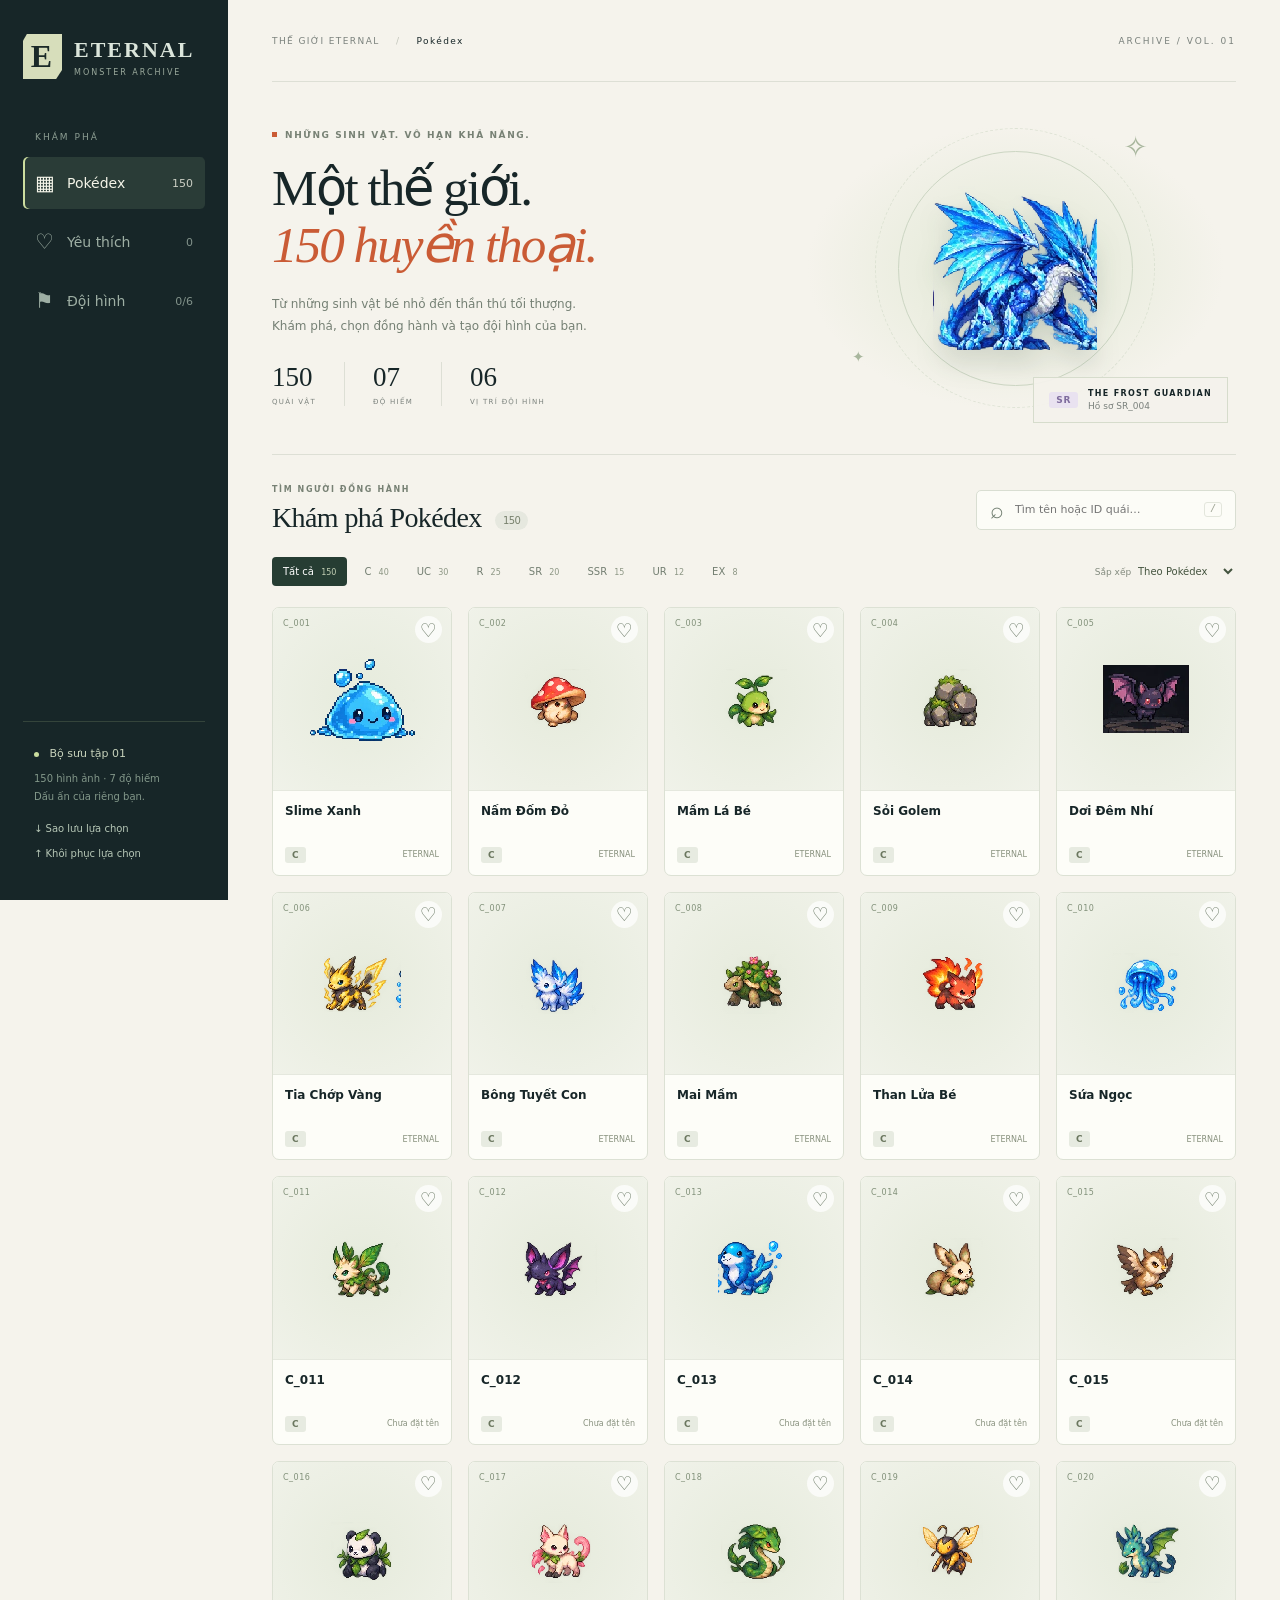
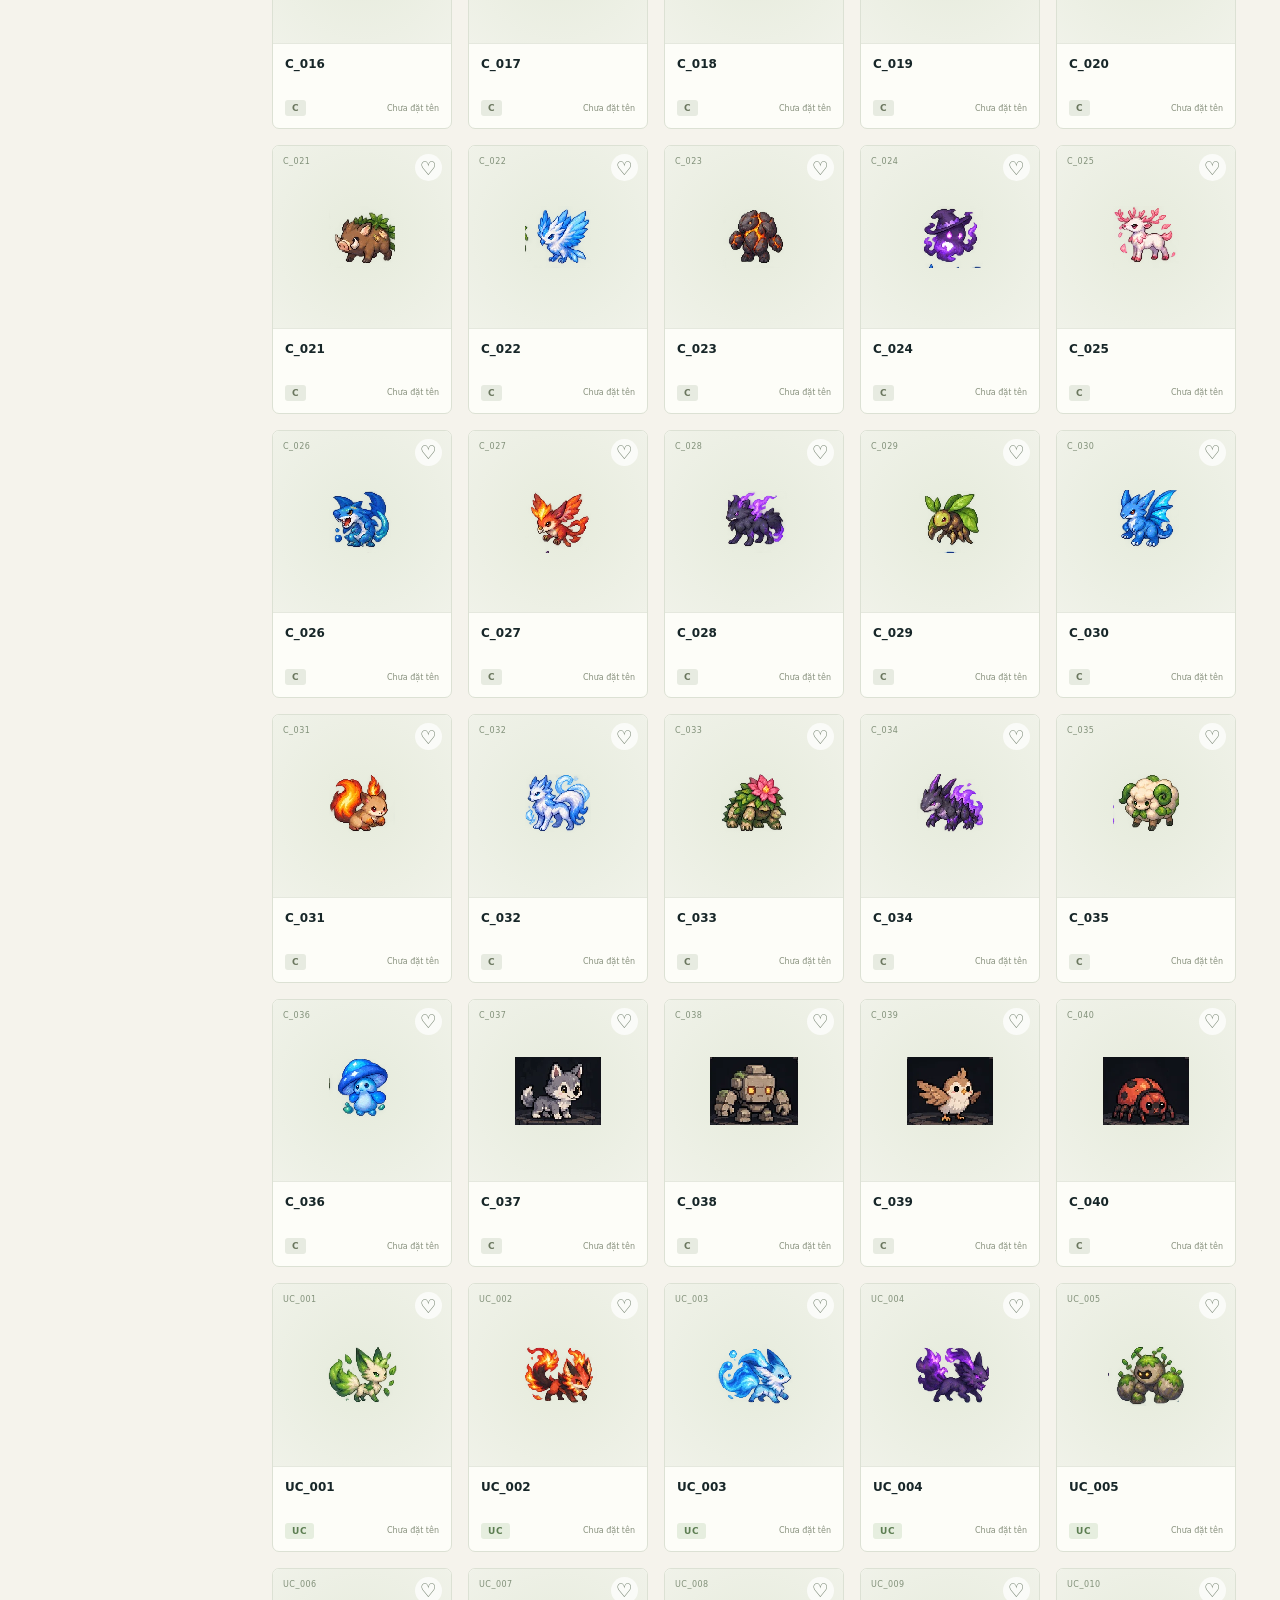
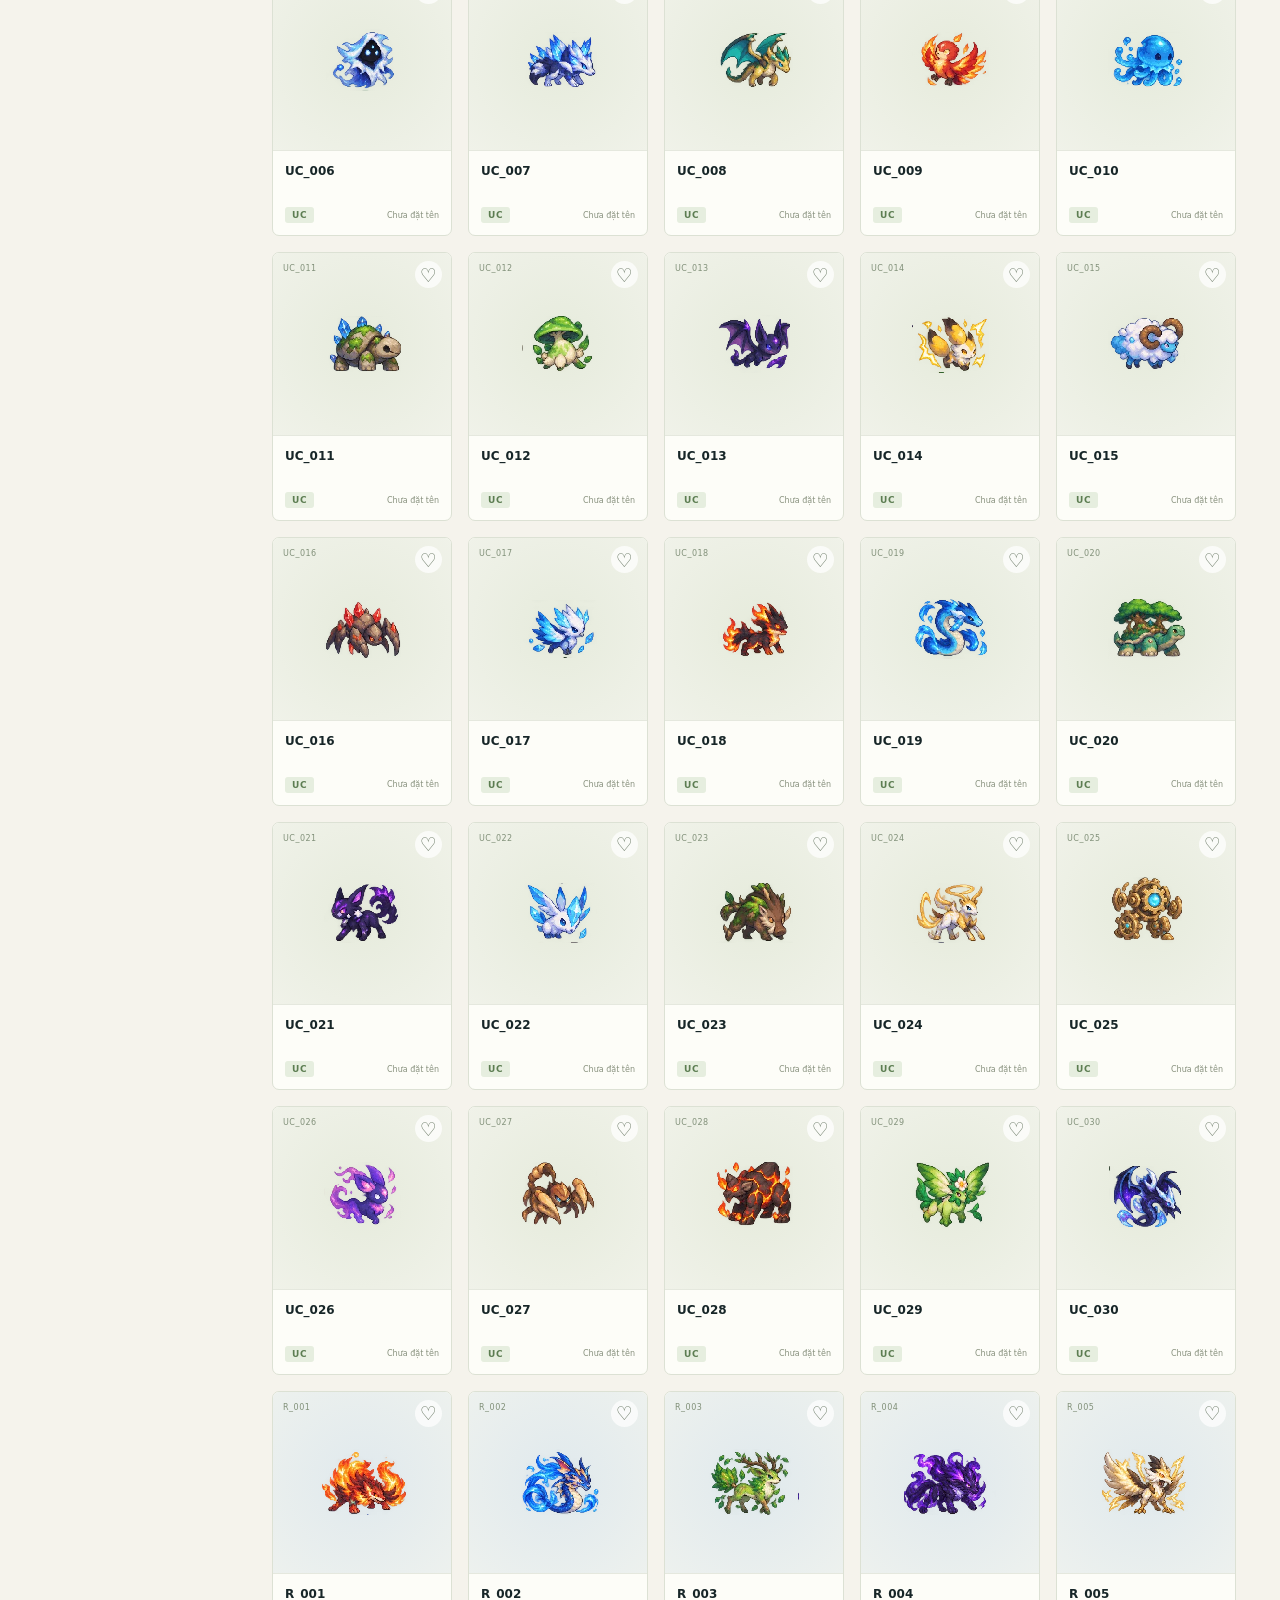
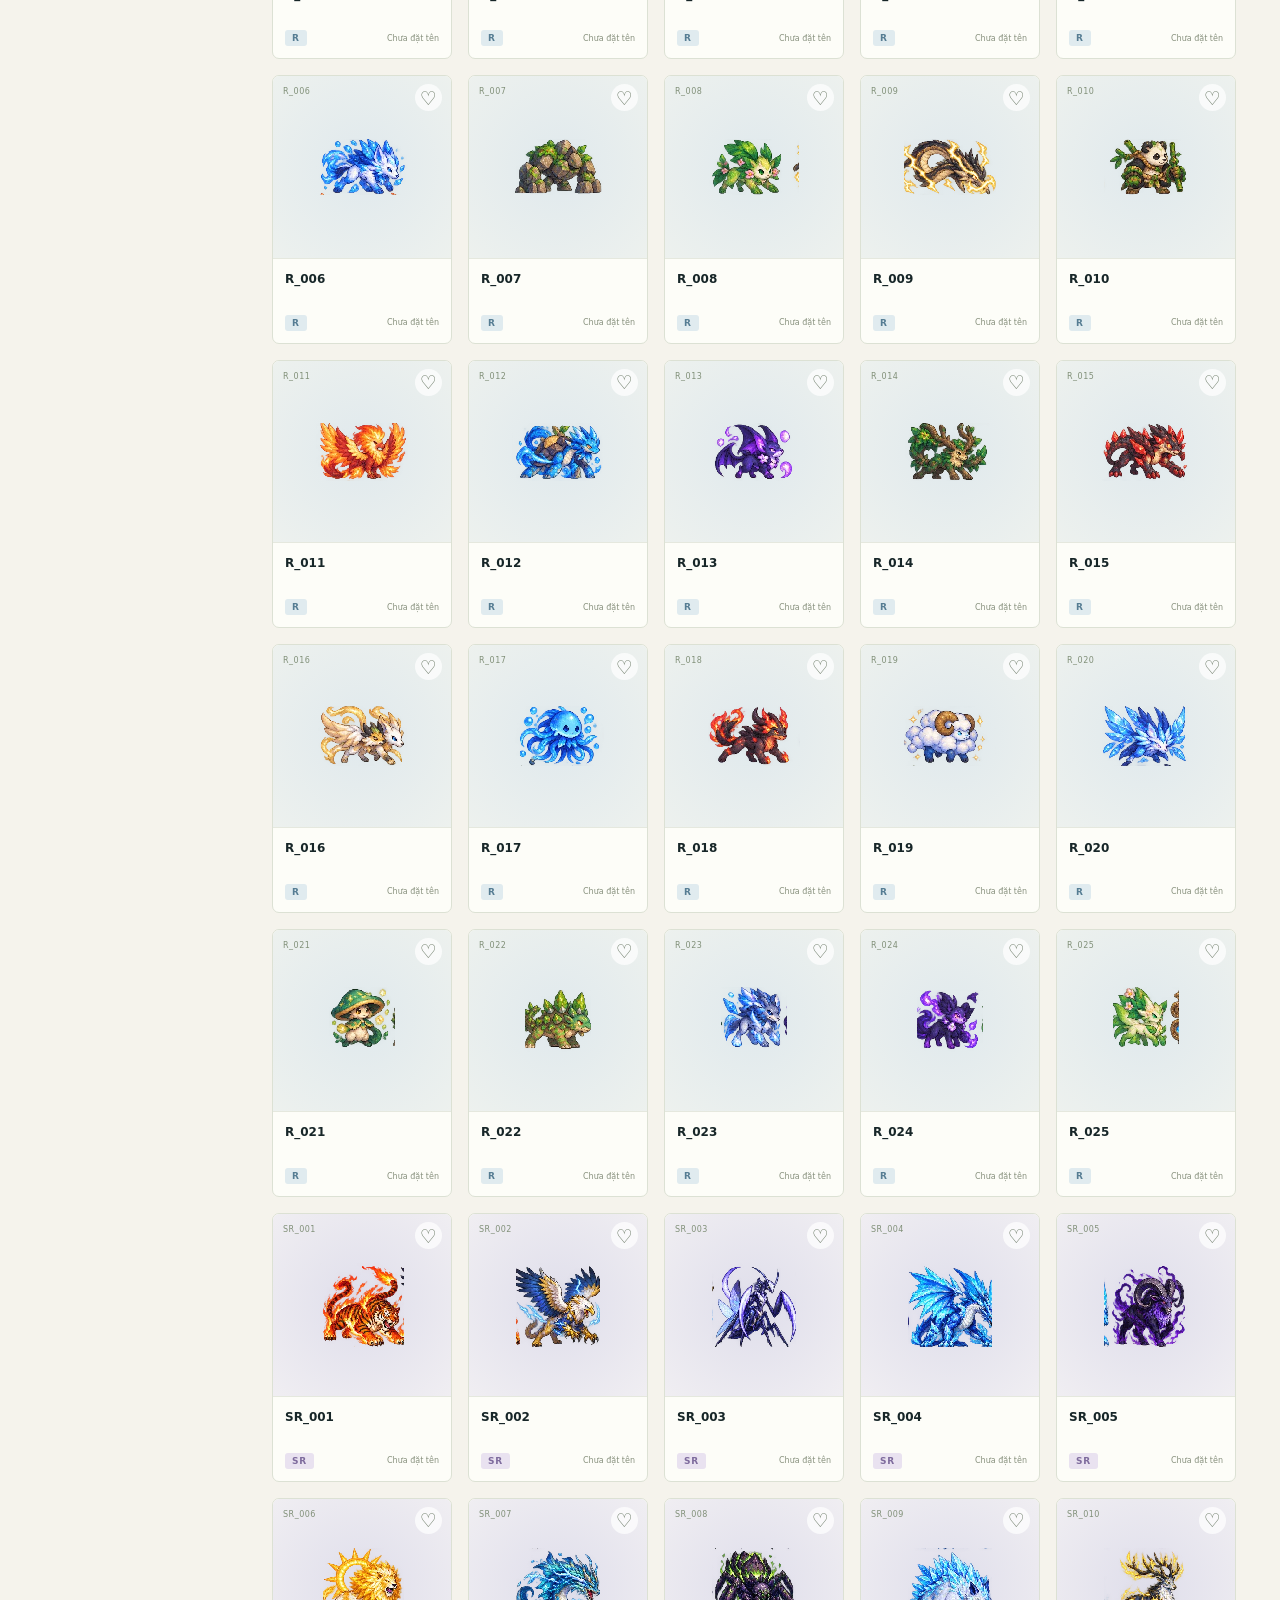
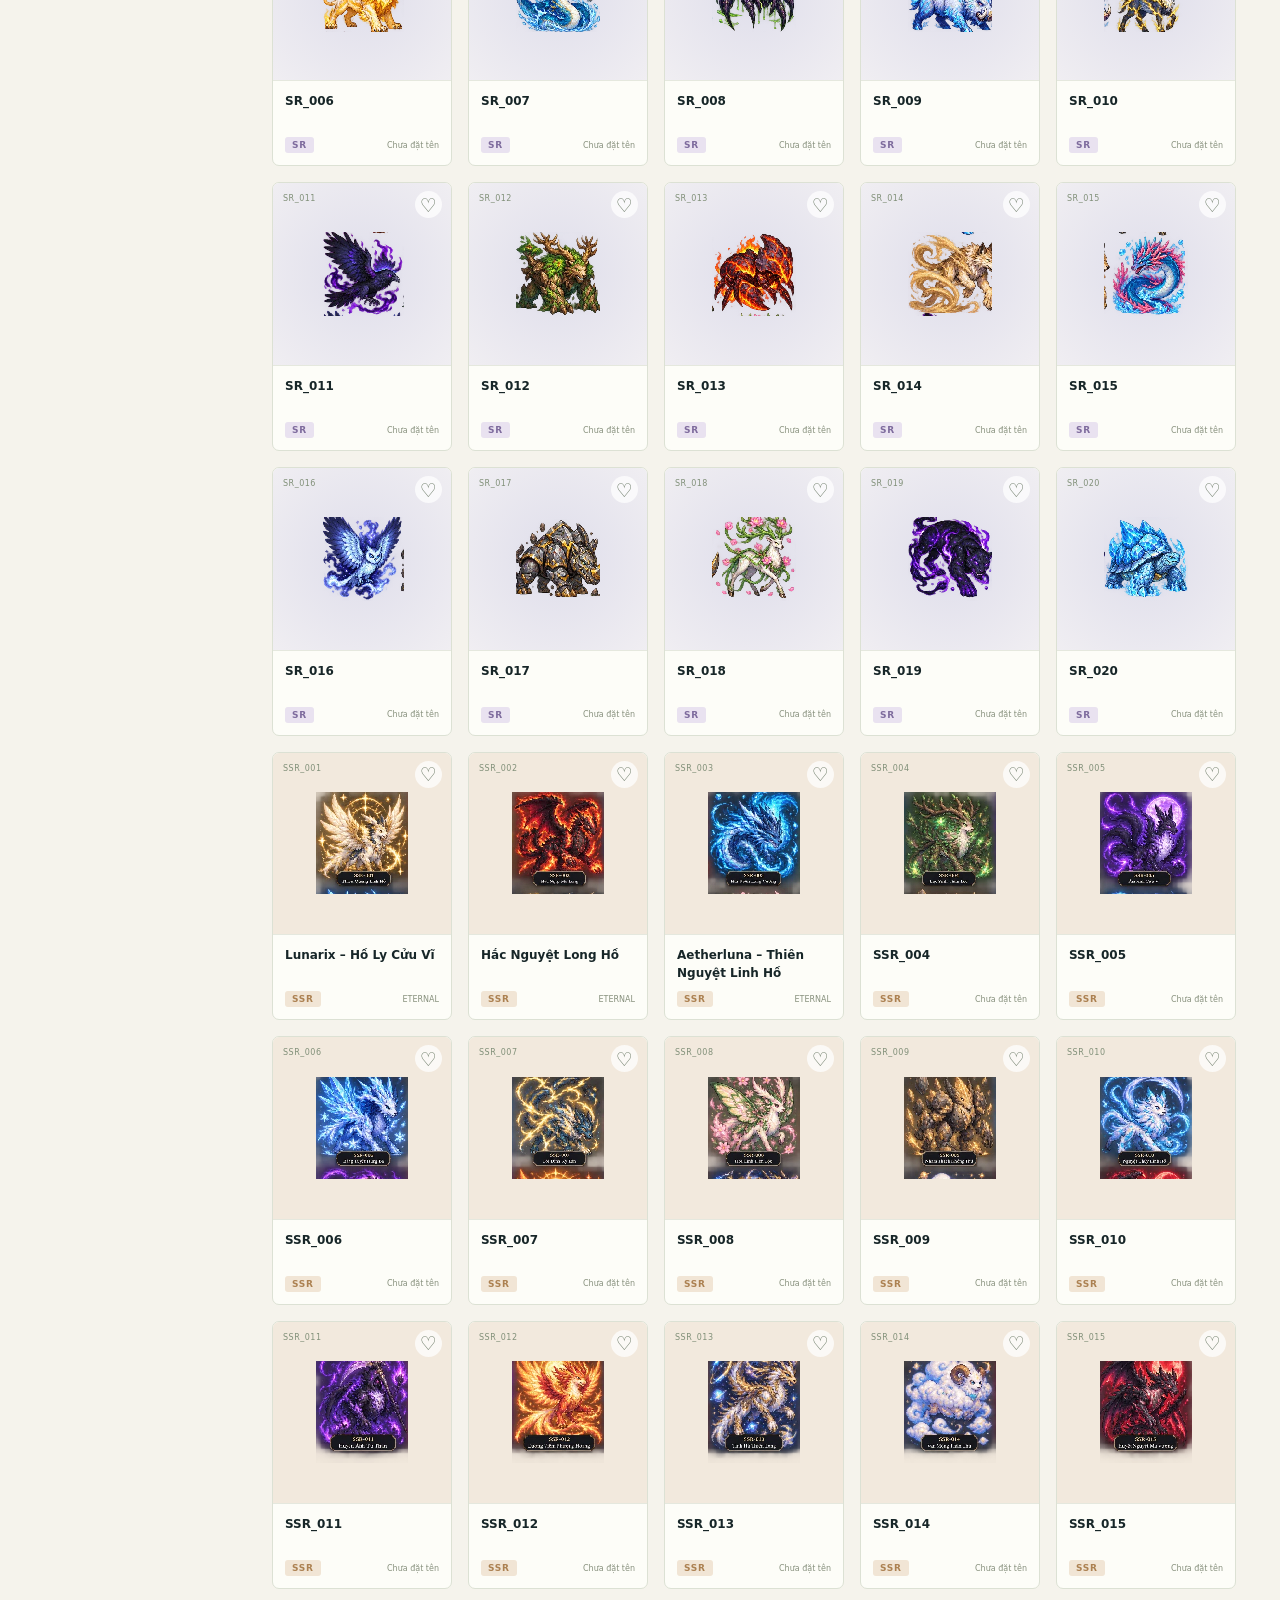
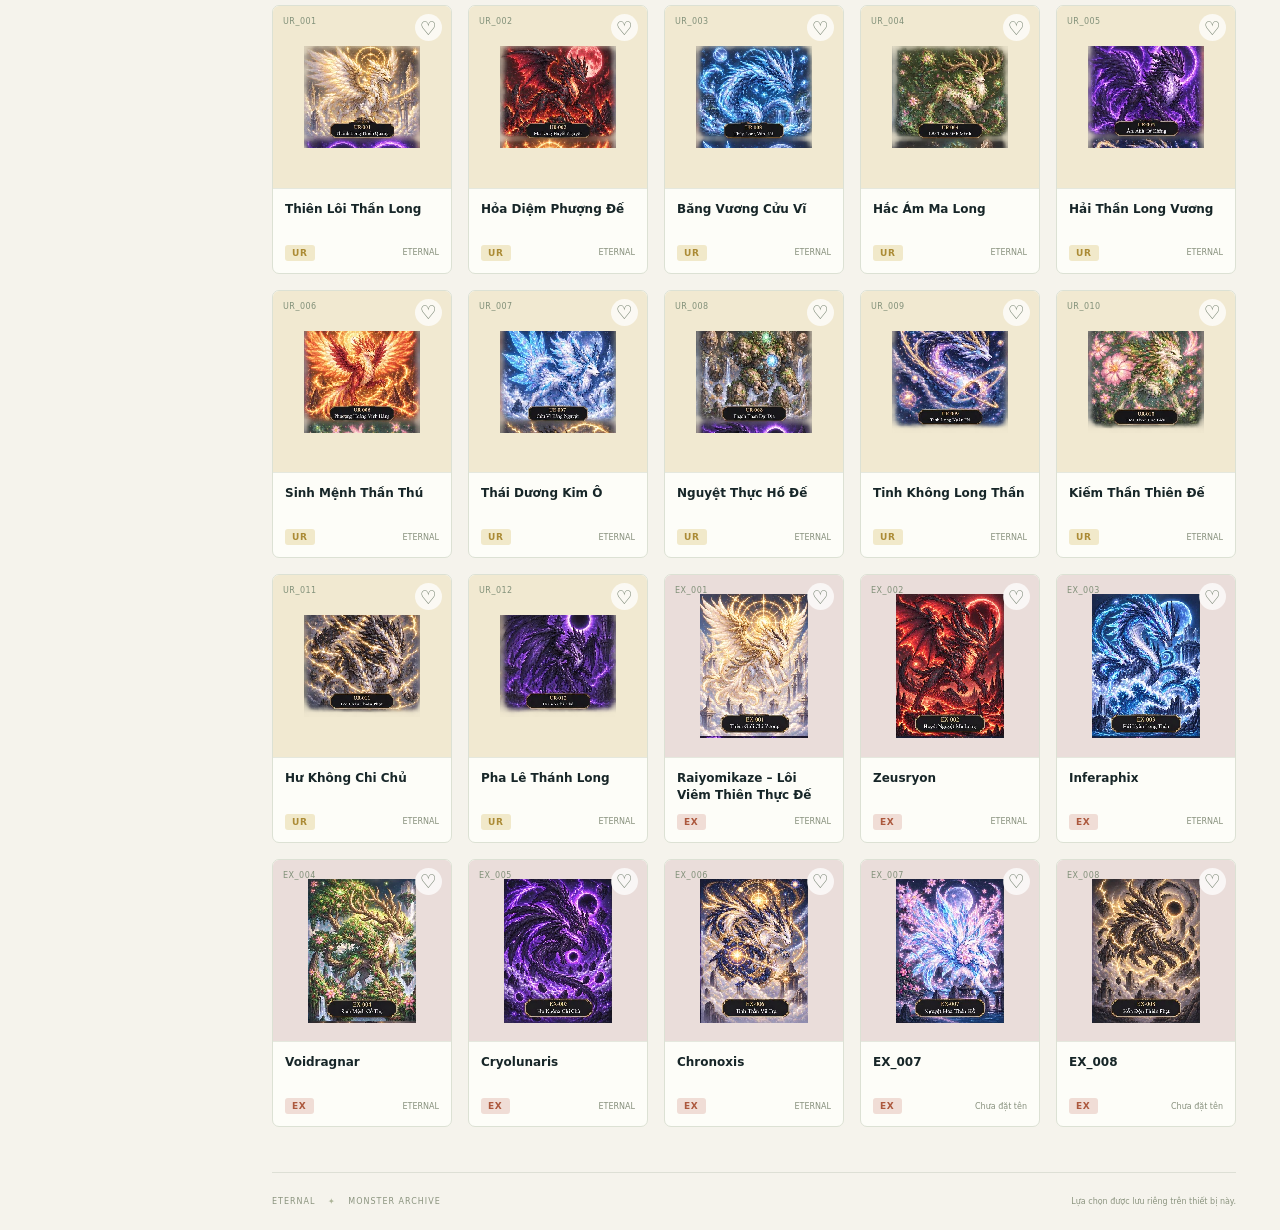
==== archive.html @ 3a4c19a4 "Restore original ETERNAL 8.4 game and integrate 150-image archive" ====
<!doctype html>
<html lang="vi">
<head>
  <meta charset="utf-8"><meta name="viewport" content="width=device-width, initial-scale=1">
  <meta name="theme-color" content="#172628"><meta name="description" content="Khám phá 150 quái ETERNAL, lưu yêu thích và xây dựng đội hình của bạn.">
  <title>ETERNAL · Monster Archive</title>
  <link rel="icon" href="[data-uri]" type="image/svg+xml"><style>:root{--paper:#f5f3ec;--ink:#172628;--muted:#7a817c;--line:#dddfd5;--accent:#ca5b35;--serif:Georgia,'Times New Roman',serif;--sans:system-ui,-apple-system,'Segoe UI',sans-serif}*{box-sizing:border-box}body{margin:0;background:var(--paper);color:var(--ink);font-family:var(--sans);font-size:14px}button,input,select{font:inherit}button,a,input,select{-webkit-tap-highlight-color:transparent}button{cursor:pointer}button:focus-visible,a:focus-visible,input:focus-visible,select:focus-visible{outline:3px solid #ce7953;outline-offset:3px}button{color:inherit}a{color:inherit;text-decoration:none}.sidebar{position:fixed;inset:0 auto 0 0;width:228px;padding:34px 23px;background:#172628;color:#dbe5db;display:flex;flex-direction:column;z-index:5}.brand{display:flex;gap:12px;align-items:center;font-family:var(--serif);font-weight:bold;font-size:22px;letter-spacing:2px}.brand-mark{display:grid;place-items:center;width:39px;height:45px;background:#d7debb;color:#1b2a28;font-family:var(--serif);font-size:32px;clip-path:polygon(10% 0,100% 0,100% 80%,85% 100%,0 100%,0 15%)}.brand small{display:block;font:8px var(--sans);letter-spacing:2px;margin-top:5px;color:#9aa99c}.nav-label{font-size:9px;letter-spacing:2px;color:#8d9e93;margin:53px 12px 15px}.nav{width:100%;display:flex;align-items:center;gap:12px;border:0;background:transparent;color:#9eafa4;padding:14px 12px;text-align:left;border-radius:5px;margin-bottom:7px;font-weight:500}.nav>span{font-size:21px;width:20px}.nav b{margin-left:auto;font-size:11px;font-weight:500;opacity:.8}.nav.active{background:#2a3c37;color:#f4f4e8;box-shadow:inset 2px 0 #ccdd9f}.sidebar-bottom{margin-top:auto;padding:25px 11px 0;border-top:1px solid #34443b;font-size:11px;color:#c8d3bc}.sidebar-bottom p{color:#83988a;line-height:1.8;font-size:10px}.status-dot{display:inline-block;width:5px;height:5px;background:#cadd9e;border-radius:50%;margin-right:7px}.text-button{display:block;background:none;border:none;color:#b7c8b7;font-size:10px;padding:7px 0;text-align:left;cursor:pointer}.import-label input{display:none}main{margin-left:228px;padding:0 44px;max-width:1800px}.topbar{height:82px;display:flex;justify-content:space-between;align-items:center;border-bottom:1px solid var(--line);font-size:9px;letter-spacing:1.4px;color:var(--muted)}.topbar i{font-style:normal;padding:0 12px;color:#c2c5ba}.topbar strong{color:var(--ink);font-weight:500}.edition{letter-spacing:2px}.hero{display:grid;grid-template-columns:1.15fr 1fr;min-height:370px;align-items:center;gap:15px;border-bottom:1px solid var(--line);overflow:hidden;padding:36px 0}.eyebrow{font-size:9px;letter-spacing:1.6px;font-weight:600;color:#778174;display:flex;align-items:center;gap:8px;margin:0 0 19px}.eyebrow>span{width:5px;height:5px;background:var(--accent);display:inline-block}.hero h1{font-family:var(--serif);font-size:clamp(36px,4vw,64px);font-weight:400;letter-spacing:-2px;line-height:1.12;margin:0}.hero h1 em{color:var(--accent);font-weight:400}.hero-description{font-size:12px;line-height:1.8;color:#758074;margin:21px 0 25px}.hero-stats{display:flex;gap:28px}.hero-stats>div+div{border-left:1px solid var(--line);padding-left:28px}.hero-stats b{font:27px var(--serif);display:block}.hero-stats span{font-size:7px;letter-spacing:1.3px;color:var(--muted);display:block;margin-top:5px}.hero-art{position:relative;display:grid;place-items:center;height:300px;background:radial-gradient(ellipse at center,#e1e8d4 0,transparent 67%)}.hero-art>img{width:300px;height:300px;object-fit:contain;z-index:1;filter:drop-shadow(0 15px 12px #21382922);image-rendering:pixelated}.orbit{position:absolute;border:1px solid #ccd6c3;border-radius:50%;height:235px;width:235px}.orbit-two{height:280px;width:280px;border-style:dashed;opacity:.55}.art-spark{position:absolute;color:#a8b69d;font-size:29px}.s1{top:12px;right:20%}.s2{left:13%;bottom:52px;font-size:15px}.art-caption{position:absolute;bottom:-5px;right:8px;background:#f5f3eced;border:1px solid #d6dccc;padding:11px 15px;display:flex;align-items:center;gap:10px;z-index:2}.art-caption>span+span{font-size:8px;font-weight:600;letter-spacing:1.3px}.art-caption small{display:block;font-size:9px;letter-spacing:0;font-weight:400;color:var(--muted);margin-top:3px}.collection{padding-top:30px}.section-heading{display:flex;align-items:center;justify-content:space-between;gap:20px}.eyebrow.small{font-size:8px;margin-bottom:8px}.section-heading h2{font-family:var(--serif);font-size:28px;font-weight:400;margin:0;letter-spacing:-.6px}.section-heading h2>span{font:10px var(--sans);vertical-align:middle;background:#e6e8df;color:#78816d;padding:4px 8px;border-radius:12px;margin-left:7px}.search{display:flex;align-items:center;gap:9px;border:1px solid #d9ded2;background:#fcfcf7;min-width:260px;padding:10px 13px;border-radius:5px}.search>span{font-size:23px;line-height:18px;color:#707d70}.search input{border:0;outline:none;background:none;min-width:0;width:100%;font-size:11px;color:var(--ink)}.search kbd{border:1px solid #e3e6dc;border-radius:3px;padding:1px 5px;font-size:10px;color:#9aa08f}.controls{display:flex;justify-content:space-between;align-items:center;gap:15px;margin:23px 0 21px}.filters{display:flex;gap:6px;flex-wrap:wrap}.filter{border:1px solid transparent;border-radius:4px;background:none;padding:8px 10px;color:#737e71;font-size:10px;white-space:nowrap}.filter span{font-size:8px;margin-left:4px;color:#8c9684}.filter.active{background:#263d33;color:#fff}.filter.active span{color:#c5d2b7}.filter:hover:not(.active){background:#e6eade}.sort{font-size:9px;color:#838b7f;white-space:nowrap}.sort select{border:0;background:transparent;color:#44543f;font-size:10px;max-width:132px;padding:6px 0}.grid{display:grid;grid-template-columns:repeat(5,minmax(0,1fr));gap:16px}.card{border:1px solid #dce1d4;border-radius:7px;background:#fdfdf8;overflow:hidden;transition:transform .18s,box-shadow .18s}.card:hover{transform:translateY(-4px);box-shadow:0 9px 22px #293b2a0c}.card-art{position:relative;aspect-ratio:1/1.02;background:radial-gradient(ellipse,#e6ebdc, #f0f2e9);overflow:hidden}.card-art[data-rarity=R]{background:radial-gradient(ellipse,#e0e9ed,#edf1ee)}.card-art[data-rarity=SR]{background:radial-gradient(ellipse,#dfdeeb,#f0eef2)}.card-art[data-rarity=SSR]{background:#f2e9dd}.card-art[data-rarity=UR]{background:#f1e9d1}.card-art[data-rarity=EX]{background:#eaddda}.open-card{display:block;width:100%;height:100%;border:0;background:none;padding:12px}.open-card img{height:100%;width:100%;object-fit:contain;image-rendering:pixelated;transition:transform .25s}.card:hover .open-card img{transform:scale(1.07)}.card-favorite{position:absolute;right:9px;top:8px;width:27px;height:27px;border:0;border-radius:50%;background:#ffffffbb;font-size:19px;color:#677662;display:grid;place-items:center;padding:0}.card-favorite[aria-pressed=true]{color:#bc5a3e;background:#fff0e9}.art-id{position:absolute;left:10px;top:11px;font-size:8px;color:#819079;pointer-events:none;letter-spacing:.5px}.card-info{padding:12px;border-top:1px solid #e5e8de}.card-title{font-size:12px;font-weight:600;line-height:1.45;margin:0 0 9px;display:-webkit-box;-webkit-line-clamp:2;-webkit-box-orient:vertical;overflow:hidden;min-height:35px}.card-foot{display:flex;align-items:center;justify-content:space-between;gap:4px}.card-foot>span:last-child{font-size:8px;color:#87907d}.tier{display:inline-block;font-size:9px;font-weight:700;border-radius:3px;padding:3px 7px;letter-spacing:.7px;background:#e7ebe1;color:#6a765e}.tier.UC{color:#5c7d51;background:#e6eedf}.tier.R{color:#567d93;background:#e0ebef}.tier.SR{color:#7e6b9d;background:#e9e2f0}.tier.SSR{color:#ac8151;background:#f1e5d5}.tier.UR{color:#ab8b35;background:#f1e9ca}.tier.EX{color:#ac583d;background:#f0ddd6}.team-indicator{font-size:8px;color:#53664a}.view-hint{font-size:12px;color:#728068;margin:0 0 20px}.empty{text-align:center;padding:75px 20px}.empty>span{font-size:40px;color:#9aaa88}.empty h3{font-family:var(--serif);font-size:26px;font-weight:400}.empty p{color:var(--muted);font-size:12px}.primary,.secondary{padding:12px 18px;border-radius:4px;border:1px solid #243c30;font-size:11px;font-weight:500}.primary{background:#243c30;color:white}.secondary{background:transparent;color:#243c30}.empty button{margin-top:15px}footer{margin:45px 0 0;padding:24px 0;display:flex;justify-content:space-between;gap:16px;font-size:8px;letter-spacing:1px;color:#8b947f;border-top:1px solid var(--line)}footer b{color:#acb498;padding:0 9px}footer>span:last-child{letter-spacing:0}dialog{border:0;border-radius:12px;padding:0;background:var(--paper);color:var(--ink);width:min(800px,92vw);max-height:90vh;box-shadow:0 30px 100px #0c191a66;overflow:auto}dialog[open]{display:grid;grid-template-columns:1fr 1fr}dialog::backdrop{background:#152522b3;backdrop-filter:blur(5px)}.close{position:absolute;top:12px;right:13px;z-index:2;border:0;background:#ffffffbb;font-size:26px;border-radius:50%;width:32px;height:32px;line-height:25px}.detail-art{display:grid;place-items:center;background:radial-gradient(ellipse,#dce4d2,#edf0e6);padding:25px;min-height:400px}.detail-art img{width:100%;object-fit:contain;image-rendering:pixelated}.detail-content{padding:50px 30px 24px}.detail-meta{display:flex;align-items:center;gap:10px;font-size:10px;color:var(--muted)}.detail-content h2{font:30px/1.25 var(--serif);margin:20px 0 16px}.detail-content>p{font-size:12px;line-height:1.8;color:#6f7d68}.detail-info{border-block:1px solid var(--line);padding:17px 0;margin:23px 0;display:flex;gap:22px}.detail-info span{display:block;font-size:7px;letter-spacing:1px;color:var(--muted);margin-bottom:6px}.detail-info b{font-size:10px;font-weight:500}.detail-actions{display:flex;gap:8px;flex-wrap:wrap}.detail-note{font-size:9px!important;color:#909784!important}.detail-pagination{margin-top:25px;display:flex;justify-content:space-between}.detail-pagination button{border:0;background:none;padding:8px 0;font-size:11px;color:#536847}.toast{position:fixed;bottom:24px;left:50%;transform:translateX(-50%);background:#243b32;color:#f5f3ec;padding:13px 22px;border-radius:7px;box-shadow:0 8px 30px #0002;z-index:20;font-size:12px;max-width:90vw;text-align:center}[hidden]{display:none!important}
@media(min-width:1500px){.grid{grid-template-columns:repeat(6,minmax(0,1fr))}.hero{min-height:420px}.hero-art{height:345px}.hero-art>img{height:345px;width:345px}}
@media(max-width:1180px){.sidebar{width:198px;padding:30px 18px}main{margin-left:198px;padding:0 28px}.grid{grid-template-columns:repeat(4,minmax(0,1fr));gap:13px}.controls{align-items:flex-start;flex-direction:column}.hero h1{font-size:45px}.hero-art>img{width:250px;height:250px}.hero-stats{gap:20px}.hero-stats>div+div{padding-left:20px}.search{min-width:210px}}
@media(max-width:850px){.sidebar{position:relative;inset:auto;width:100%;padding:18px 22px;display:flex;flex-direction:row;align-items:center;justify-content:space-between;gap:18px}.brand{font-size:18px}.brand small{font-size:6px}.brand-mark{height:34px;width:30px;font-size:25px}.nav-label,.sidebar-bottom{display:none}.sidebar nav{display:flex;gap:4px}.nav{margin:0;padding:9px;white-space:nowrap;font-size:11px}.nav>span{font-size:16px;width:15px}.nav b{display:none}main{margin:0;padding:0 24px}.topbar{height:58px}.hero{padding:30px 0;min-height:335px}.hero h1{font-size:44px}.hero-art{height:260px}.hero-art>img{width:255px;height:255px}.orbit-one{height:190px;width:190px}.orbit-two{height:230px;width:230px}.art-caption{bottom:0;right:0}.grid{grid-template-columns:repeat(4,minmax(0,1fr))}.section-heading h2{font-size:26px}.search{min-width:220px}}
@media(max-width:600px){.sidebar{padding:16px}.brand{gap:8px;font-size:16px;letter-spacing:1.5px}.brand small{letter-spacing:1.4px}.nav{font-size:10px;gap:4px;padding:8px 6px}.nav>span{font-size:16px}.nav[data-view=team]>span{display:none}main{padding:0 18px}.topbar{font-size:8px;height:49px;letter-spacing:.8px}.edition{display:none}.hero{grid-template-columns:1fr;position:relative;min-height:370px;padding:28px 0 24px}.hero-copy{position:relative;z-index:2}.hero .eyebrow{font-size:7px;letter-spacing:1px;max-width:200px;line-height:1.7}.hero h1{font-size:43px;letter-spacing:-1.8px}.hero-description{font-size:10px;max-width:240px;margin-top:16px;line-height:1.7}.hero-description br{display:none}.hero-stats{margin-top:98px;gap:22px}.hero-stats b{font-size:24px}.hero-stats span{font-size:6px;letter-spacing:1px}.hero-stats>div+div{padding-left:22px}.hero-art{position:absolute;right:-28px;bottom:55px;width:210px;height:210px;opacity:.96}.hero-art>img{height:230px;width:230px}.orbit-one{height:155px;width:155px}.orbit-two{height:180px;width:180px}.art-caption{display:none}.hero-description{position:relative;z-index:3}.section-heading{display:block}.section-heading h2{font-size:27px}.search{margin-top:18px;min-width:0;padding:12px}.search input{font-size:12px}.collection{padding-top:26px}.controls{gap:12px;margin:17px 0}.filters{gap:3px}.filter{padding:8px;font-size:10px}.filter span{display:none}.sort{margin-left:auto}.grid{grid-template-columns:repeat(2,minmax(0,1fr));gap:12px}.card-info{padding:11px}.card-title{font-size:12px}.card-art{aspect-ratio:1/1}.open-card{padding:10px}footer{font-size:7px;flex-direction:column;gap:9px;margin-top:30px}dialog[open]{grid-template-columns:1fr}.detail-art{min-height:210px;padding:20px}.detail-art img{max-height:230px;width:100%}.detail-content{padding:24px}.detail-content h2{font-size:28px;margin-top:12px}.detail-info{margin:17px 0}.detail-pagination{margin-top:14px}}
@media(prefers-reduced-motion:reduce){*{scroll-behavior:auto!important;transition:none!important}}
</style>
  
</head>
<body>
  <aside class="sidebar">
    <a class="brand" href="./" aria-label="ETERNAL trang chủ"><span class="brand-mark">E</span><span>ETERNAL<small>MONSTER ARCHIVE</small></span></a>
    <p class="nav-label">KHÁM PHÁ</p>
    <nav aria-label="Danh mục"><button class="nav active" data-view="all"><span>▦</span> Pokédex <b>150</b></button><button class="nav" data-view="favorites"><span>♡</span> Yêu thích <b id="favorite-count">0</b></button><button class="nav" data-view="team"><span>⚑</span> Đội hình <b id="team-count">0/6</b></button></nav>
    <div class="sidebar-bottom"><span class="status-dot"></span> Bộ sưu tập 01 <p>150 hình ảnh · 7 độ hiếm<br>Dấu ấn của riêng bạn.</p><button id="export-save" class="text-button">↓ Sao lưu lựa chọn</button><label class="text-button import-label">↑ Khôi phục lựa chọn<input type="file" id="import-save" accept="application/json,.json"></label></div>
  </aside>
  <main>
    <header class="topbar"><span>THẾ GIỚI ETERNAL <i>/</i> <strong id="breadcrumb">Pokédex</strong></span><span class="edition">ARCHIVE / VOL. 01</span></header>
    <section class="hero" aria-labelledby="hero-title">
      <div class="hero-copy"><p class="eyebrow"><span></span> NHỮNG SINH VẬT. VÔ HẠN KHẢ NĂNG.</p><h1 id="hero-title">Một thế giới.<br><em>150 huyền thoại.</em></h1><p class="hero-description">Từ những sinh vật bé nhỏ đến thần thú tối thượng.<br>Khám phá, chọn đồng hành và tạo đội hình của bạn.</p><div class="hero-stats"><div><b>150</b><span>QUÁI VẬT</span></div><div><b>07</b><span>ĐỘ HIẾM</span></div><div><b>06</b><span>VỊ TRÍ ĐỘI HÌNH</span></div></div></div>
      <div class="hero-art"><span class="orbit orbit-one"></span><span class="orbit orbit-two"></span><span class="art-spark s1">✧</span><span class="art-spark s2">✦</span><img src="[data-uri]" alt="Rồng băng ETERNAL" fetchpriority="high"><div class="art-caption"><span class="tier SR">SR</span><span>THE FROST GUARDIAN<small>Hồ sơ SR_004</small></span></div></div>
    </section>
    <section class="collection" aria-labelledby="collection-title"><div class="section-heading"><div><p class="eyebrow small">TÌM NGƯỜI ĐỒNG HÀNH</p><h2 id="collection-title">Khám phá Pokédex <span id="result-count">150</span></h2></div><label class="search"><span aria-hidden="true">⌕</span><input id="search" type="search" placeholder="Tìm tên hoặc ID quái…" aria-label="Tìm tên hoặc ID quái"><kbd>/</kbd></label></div>
      <div class="controls"><div class="filters" role="group" aria-label="Lọc độ hiếm"><button class="filter active" data-tier="all" aria-pressed="true">Tất cả <span>150</span></button><button class="filter" data-tier="C" aria-pressed="false">C <span>40</span></button><button class="filter" data-tier="UC" aria-pressed="false">UC <span>30</span></button><button class="filter" data-tier="R" aria-pressed="false">R <span>25</span></button><button class="filter" data-tier="SR" aria-pressed="false">SR <span>20</span></button><button class="filter" data-tier="SSR" aria-pressed="false">SSR <span>15</span></button><button class="filter" data-tier="UR" aria-pressed="false">UR <span>12</span></button><button class="filter" data-tier="EX" aria-pressed="false">EX <span>8</span></button></div><label class="sort">Sắp xếp <select id="sort" aria-label="Sắp xếp"><option value="id">Theo Pokédex</option><option value="rarity">Hiếm nhất trước</option><option value="name">Theo tên A–Z</option></select></label></div>
      <p id="view-hint" class="view-hint" hidden></p><div id="grid" class="grid" aria-live="polite"></div><div id="empty" class="empty" hidden><span>✧</span><h3>Chưa tìm thấy người đồng hành</h3><p id="empty-message">Thử tìm bằng ID hoặc chọn độ hiếm khác.</p><button id="reset" class="primary">Xem tất cả quái</button></div>
    </section><footer><span>ETERNAL <b>✦</b> MONSTER ARCHIVE</span><span>Lựa chọn được lưu riêng trên thiết bị này.</span></footer>
  </main>
  <dialog id="detail" aria-labelledby="detail-name"><button id="close-detail" class="close" aria-label="Đóng chi tiết">×</button><div class="detail-art"><img id="detail-image" alt=""></div><div class="detail-content"><div class="detail-meta"><span id="detail-tier" class="tier"></span><span id="detail-id"></span></div><h2 id="detail-name"></h2><p id="detail-description"></p><div class="detail-info"><div><span>HỆ NGUYÊN TỐ</span><b id="detail-elements"></b></div><div><span>VAI TRÒ</span><b id="detail-roles"></b></div></div><div class="detail-actions"><button id="detail-team" class="primary"></button><button id="detail-favorite" class="secondary"></button></div><p class="detail-note">Ảnh bản thô. Một số tên và hình đang được đối chiếu.</p><div class="detail-pagination"><button id="prev" aria-label="Quái trước">← Trước</button><button id="next" aria-label="Quái sau">Tiếp →</button></div></div></dialog>
  <div id="toast" class="toast" role="status" hidden></div>
<script>// ETERNAL catalog: include with <script src="eternal-dex.js"><\/script>.
// Read-only catalog; never reads or writes player saves, currency or inventory.
(function(root){
  'use strict';
  const data = {"game":"ETERNAL","version":"150-ids-rough","total":150,"counts":{"C":40,"UC":30,"R":25,"SR":20,"SSR":15,"UR":12,"EX":8},"monsters":[{"id":"C_001","name":"Slime Xanh","displayName":"Slime Xanh","rarity":"C","imagePath":"[data-uri]","elementTypes":[],"roles":[],"clan":null,"identityStatus":"provisional"},{"id":"C_002","name":"Nấm Đốm Đỏ","displayName":"Nấm Đốm Đỏ","rarity":"C","imagePath":"[data-uri]","elementTypes":[],"roles":[],"clan":null,"identityStatus":"provisional"},{"id":"C_003","name":"Mầm Lá Bé","displayName":"Mầm Lá Bé","rarity":"C","imagePath":"[data-uri]","elementTypes":[],"roles":[],"clan":null,"identityStatus":"provisional"},{"id":"C_004","name":"Sỏi Golem","displayName":"Sỏi Golem","rarity":"C","imagePath":"[data-uri]","elementTypes":[],"roles":[],"clan":null,"identityStatus":"provisional"},{"id":"C_005","name":"Dơi Đêm Nhí","displayName":"Dơi Đêm Nhí","rarity":"C","imagePath":"[data-uri]","elementTypes":[],"roles":[],"clan":null,"identityStatus":"provisional"},{"id":"C_006","name":"Tia Chớp Vàng","displayName":"Tia Chớp Vàng","rarity":"C","imagePath":"[data-uri]","elementTypes":[],"roles":[],"clan":null,"identityStatus":"provisional"},{"id":"C_007","name":"Bông Tuyết Con","displayName":"Bông Tuyết Con","rarity":"C","imagePath":"[data-uri]","elementTypes":[],"roles":[],"clan":null,"identityStatus":"provisional"},{"id":"C_008","name":"Mai Mầm","displayName":"Mai Mầm","rarity":"C","imagePath":"[data-uri]","elementTypes":[],"roles":[],"clan":null,"identityStatus":"provisional"},{"id":"C_009","name":"Than Lửa Bé","displayName":"Than Lửa Bé","rarity":"C","imagePath":"[data-uri]","elementTypes":[],"roles":[],"clan":null,"identityStatus":"provisional"},{"id":"C_010","name":"Sứa Ngọc","displayName":"Sứa Ngọc","rarity":"C","imagePath":"[data-uri]","elementTypes":[],"roles":[],"clan":null,"identityStatus":"provisional"},{"id":"C_011","name":null,"displayName":"C_011","rarity":"C","imagePath":"[data-uri]","elementTypes":[],"roles":[],"clan":null,"identityStatus":"provisional"},{"id":"C_012","name":null,"displayName":"C_012","rarity":"C","imagePath":"[data-uri]","elementTypes":[],"roles":[],"clan":null,"identityStatus":"provisional"},{"id":"C_013","name":null,"displayName":"C_013","rarity":"C","imagePath":"[data-uri]","elementTypes":[],"roles":[],"clan":null,"identityStatus":"provisional"},{"id":"C_014","name":null,"displayName":"C_014","rarity":"C","imagePath":"[data-uri]","elementTypes":[],"roles":[],"clan":null,"identityStatus":"provisional"},{"id":"C_015","name":null,"displayName":"C_015","rarity":"C","imagePath":"[data-uri]","elementTypes":[],"roles":[],"clan":null,"identityStatus":"provisional"},{"id":"C_016","name":null,"displayName":"C_016","rarity":"C","imagePath":"[data-uri]","elementTypes":[],"roles":[],"clan":null,"identityStatus":"provisional"},{"id":"C_017","name":null,"displayName":"C_017","rarity":"C","imagePath":"[data-uri]","elementTypes":[],"roles":[],"clan":null,"identityStatus":"provisional"},{"id":"C_018","name":null,"displayName":"C_018","rarity":"C","imagePath":"[data-uri]","elementTypes":[],"roles":[],"clan":null,"identityStatus":"provisional"},{"id":"C_019","name":null,"displayName":"C_019","rarity":"C","imagePath":"[data-uri]","elementTypes":[],"roles":[],"clan":null,"identityStatus":"provisional"},{"id":"C_020","name":null,"displayName":"C_020","rarity":"C","imagePath":"[data-uri]","elementTypes":[],"roles":[],"clan":null,"identityStatus":"provisional"},{"id":"C_021","name":null,"displayName":"C_021","rarity":"C","imagePath":"[data-uri]","elementTypes":[],"roles":[],"clan":null,"identityStatus":"provisional"},{"id":"C_022","name":null,"displayName":"C_022","rarity":"C","imagePath":"[data-uri]","elementTypes":[],"roles":[],"clan":null,"identityStatus":"provisional"},{"id":"C_023","name":null,"displayName":"C_023","rarity":"C","imagePath":"[data-uri]","elementTypes":[],"roles":[],"clan":null,"identityStatus":"provisional"},{"id":"C_024","name":null,"displayName":"C_024","rarity":"C","imagePath":"[data-uri]","elementTypes":[],"roles":[],"clan":null,"identityStatus":"provisional"},{"id":"C_025","name":null,"displayName":"C_025","rarity":"C","imagePath":"[data-uri]","elementTypes":[],"roles":[],"clan":null,"identityStatus":"provisional"},{"id":"C_026","name":null,"displayName":"C_026","rarity":"C","imagePath":"[data-uri]","elementTypes":[],"roles":[],"clan":null,"identityStatus":"provisional"},{"id":"C_027","name":null,"displayName":"C_027","rarity":"C","imagePath":"[data-uri]","elementTypes":[],"roles":[],"clan":null,"identityStatus":"provisional"},{"id":"C_028","name":null,"displayName":"C_028","rarity":"C","imagePath":"[data-uri]","elementTypes":[],"roles":[],"clan":null,"identityStatus":"provisional"},{"id":"C_029","name":null,"displayName":"C_029","rarity":"C","imagePath":"[data-uri]","elementTypes":[],"roles":[],"clan":null,"identityStatus":"provisional"},{"id":"C_030","name":null,"displayName":"C_030","rarity":"C","imagePath":"[data-uri]","elementTypes":[],"roles":[],"clan":null,"identityStatus":"provisional"},{"id":"C_031","name":null,"displayName":"C_031","rarity":"C","imagePath":"[data-uri]","elementTypes":[],"roles":[],"clan":null,"identityStatus":"provisional"},{"id":"C_032","name":null,"displayName":"C_032","rarity":"C","imagePath":"[data-uri]","elementTypes":[],"roles":[],"clan":null,"identityStatus":"provisional"},{"id":"C_033","name":null,"displayName":"C_033","rarity":"C","imagePath":"[data-uri]","elementTypes":[],"roles":[],"clan":null,"identityStatus":"provisional"},{"id":"C_034","name":null,"displayName":"C_034","rarity":"C","imagePath":"[data-uri]","elementTypes":[],"roles":[],"clan":null,"identityStatus":"provisional"},{"id":"C_035","name":null,"displayName":"C_035","rarity":"C","imagePath":"[data-uri]","elementTypes":[],"roles":[],"clan":null,"identityStatus":"provisional"},{"id":"C_036","name":null,"displayName":"C_036","rarity":"C","imagePath":"[data-uri]","elementTypes":[],"roles":[],"clan":null,"identityStatus":"provisional"},{"id":"C_037","name":null,"displayName":"C_037","rarity":"C","imagePath":"[data-uri]","elementTypes":[],"roles":[],"clan":null,"identityStatus":"provisional"},{"id":"C_038","name":null,"displayName":"C_038","rarity":"C","imagePath":"[data-uri]","elementTypes":[],"roles":[],"clan":null,"identityStatus":"provisional"},{"id":"C_039","name":null,"displayName":"C_039","rarity":"C","imagePath":"[data-uri]","elementTypes":[],"roles":[],"clan":null,"identityStatus":"provisional"},{"id":"C_040","name":null,"displayName":"C_040","rarity":"C","imagePath":"[data-uri]","elementTypes":[],"roles":[],"clan":null,"identityStatus":"provisional"},{"id":"UC_001","name":null,"displayName":"UC_001","rarity":"UC","imagePath":"[data-uri]","elementTypes":[],"roles":[],"clan":null,"identityStatus":"provisional"},{"id":"UC_002","name":null,"displayName":"UC_002","rarity":"UC","imagePath":"[data-uri]","elementTypes":[],"roles":[],"clan":null,"identityStatus":"provisional"},{"id":"UC_003","name":null,"displayName":"UC_003","rarity":"UC","imagePath":"[data-uri]","elementTypes":[],"roles":[],"clan":null,"identityStatus":"provisional"},{"id":"UC_004","name":null,"displayName":"UC_004","rarity":"UC","imagePath":"[data-uri]","elementTypes":[],"roles":[],"clan":null,"identityStatus":"provisional"},{"id":"UC_005","name":null,"displayName":"UC_005","rarity":"UC","imagePath":"[data-uri]","elementTypes":[],"roles":[],"clan":null,"identityStatus":"provisional"},{"id":"UC_006","name":null,"displayName":"UC_006","rarity":"UC","imagePath":"[data-uri]","elementTypes":[],"roles":[],"clan":null,"identityStatus":"provisional"},{"id":"UC_007","name":null,"displayName":"UC_007","rarity":"UC","imagePath":"[data-uri]","elementTypes":[],"roles":[],"clan":null,"identityStatus":"provisional"},{"id":"UC_008","name":null,"displayName":"UC_008","rarity":"UC","imagePath":"[data-uri]","elementTypes":[],"roles":[],"clan":null,"identityStatus":"provisional"},{"id":"UC_009","name":null,"displayName":"UC_009","rarity":"UC","imagePath":"[data-uri]","elementTypes":[],"roles":[],"clan":null,"identityStatus":"provisional"},{"id":"UC_010","name":null,"displayName":"UC_010","rarity":"UC","imagePath":"[data-uri]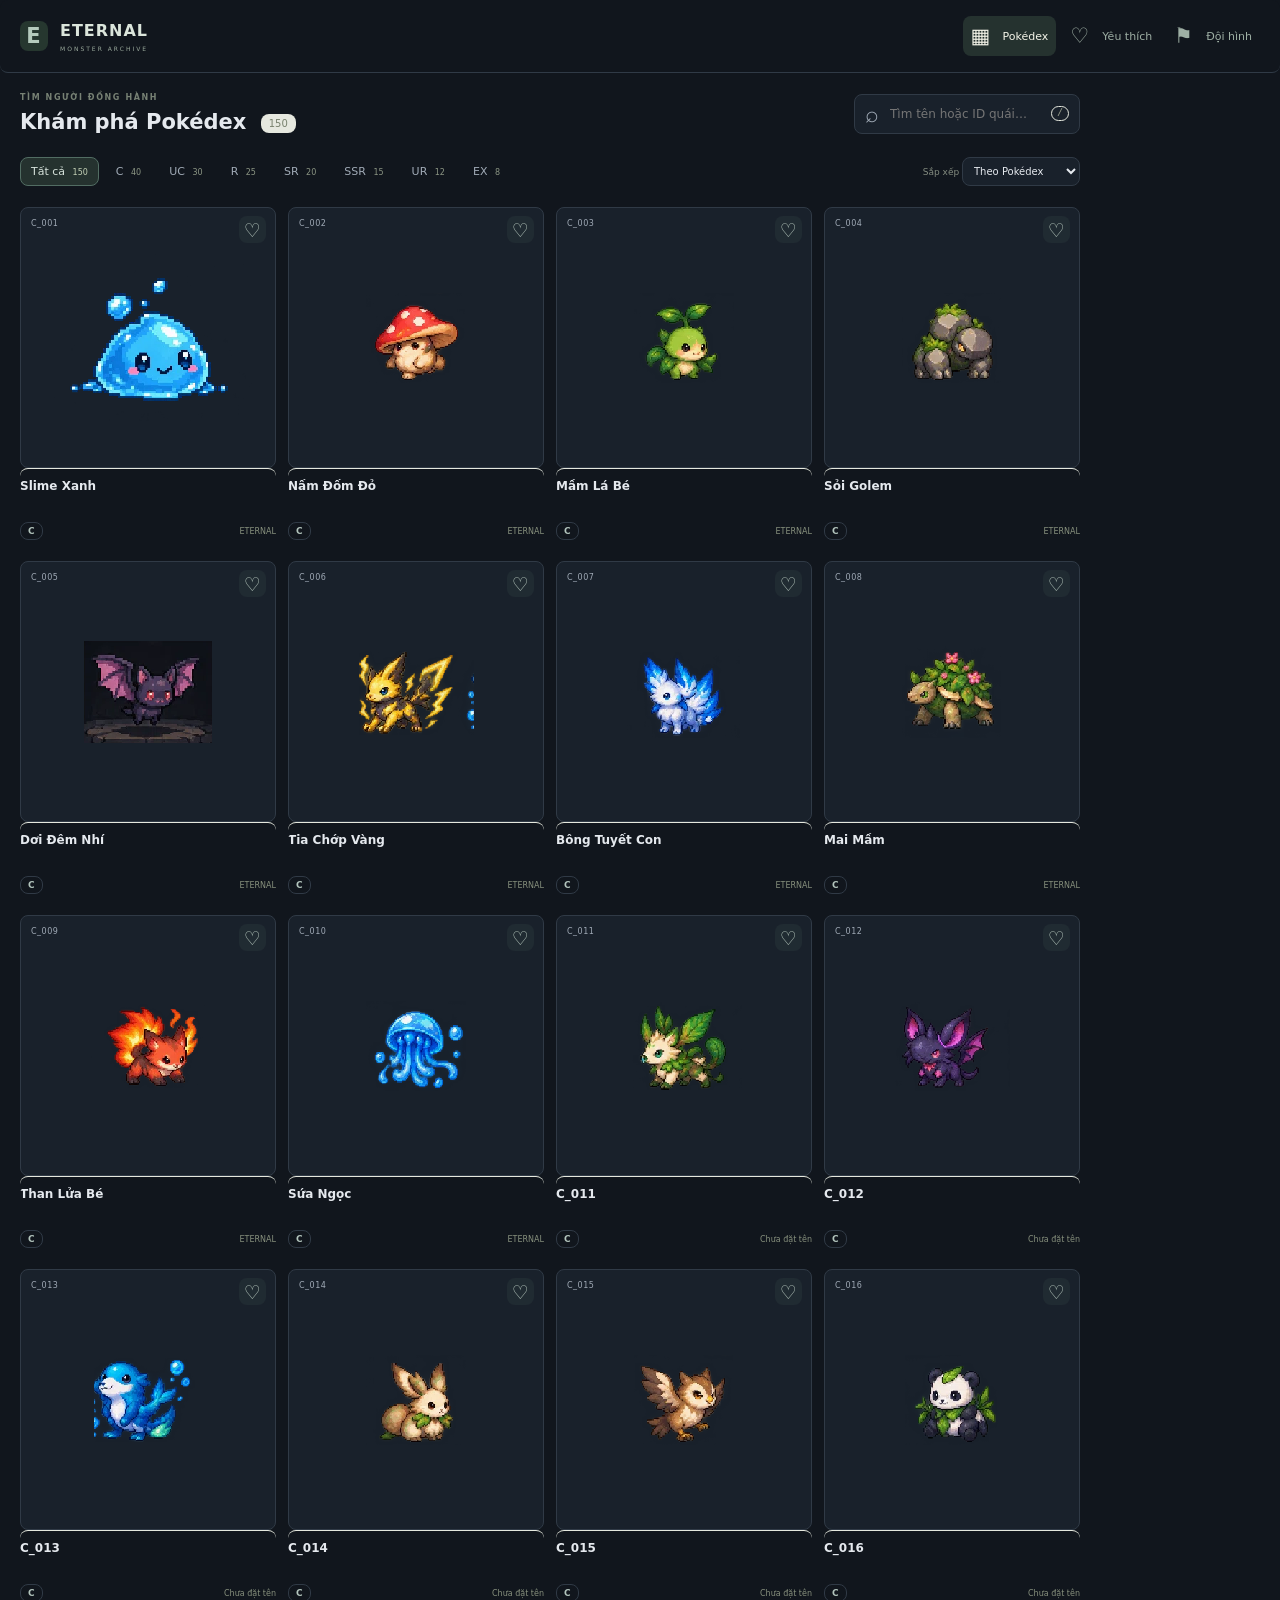
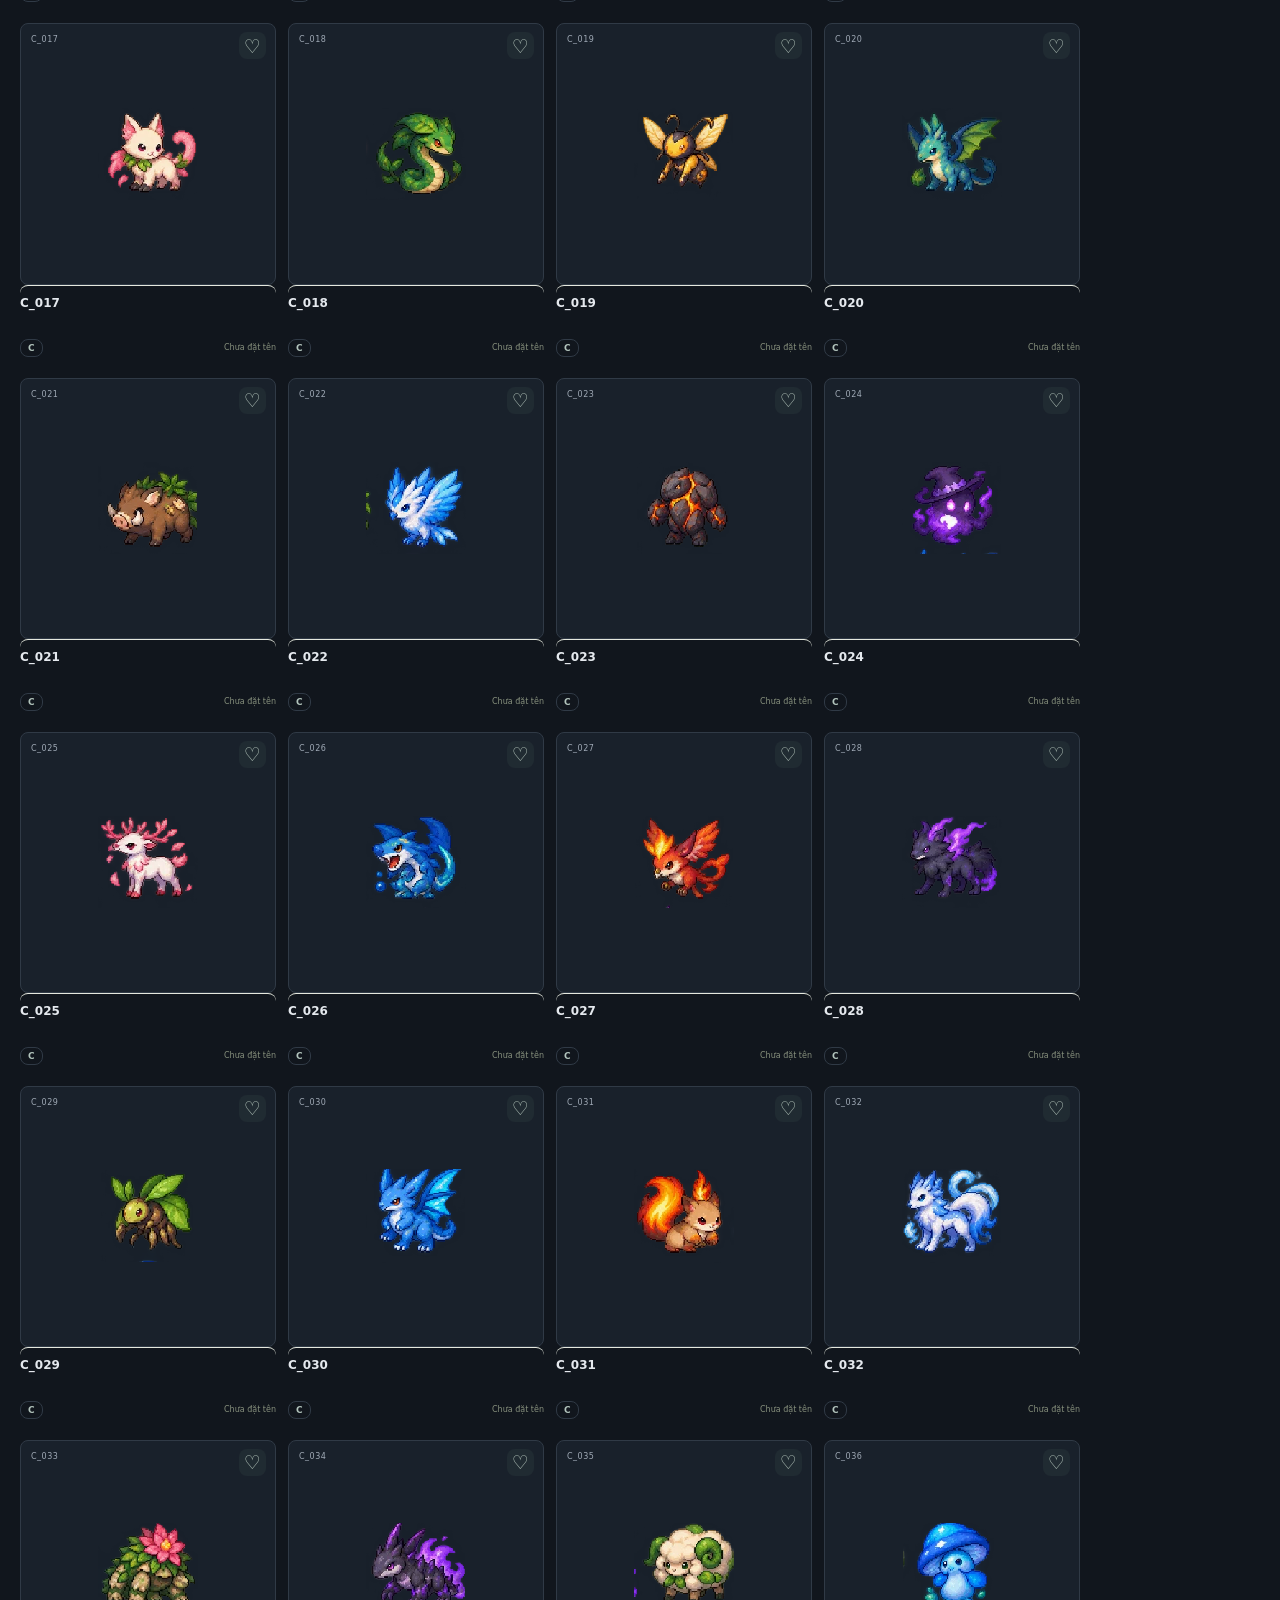
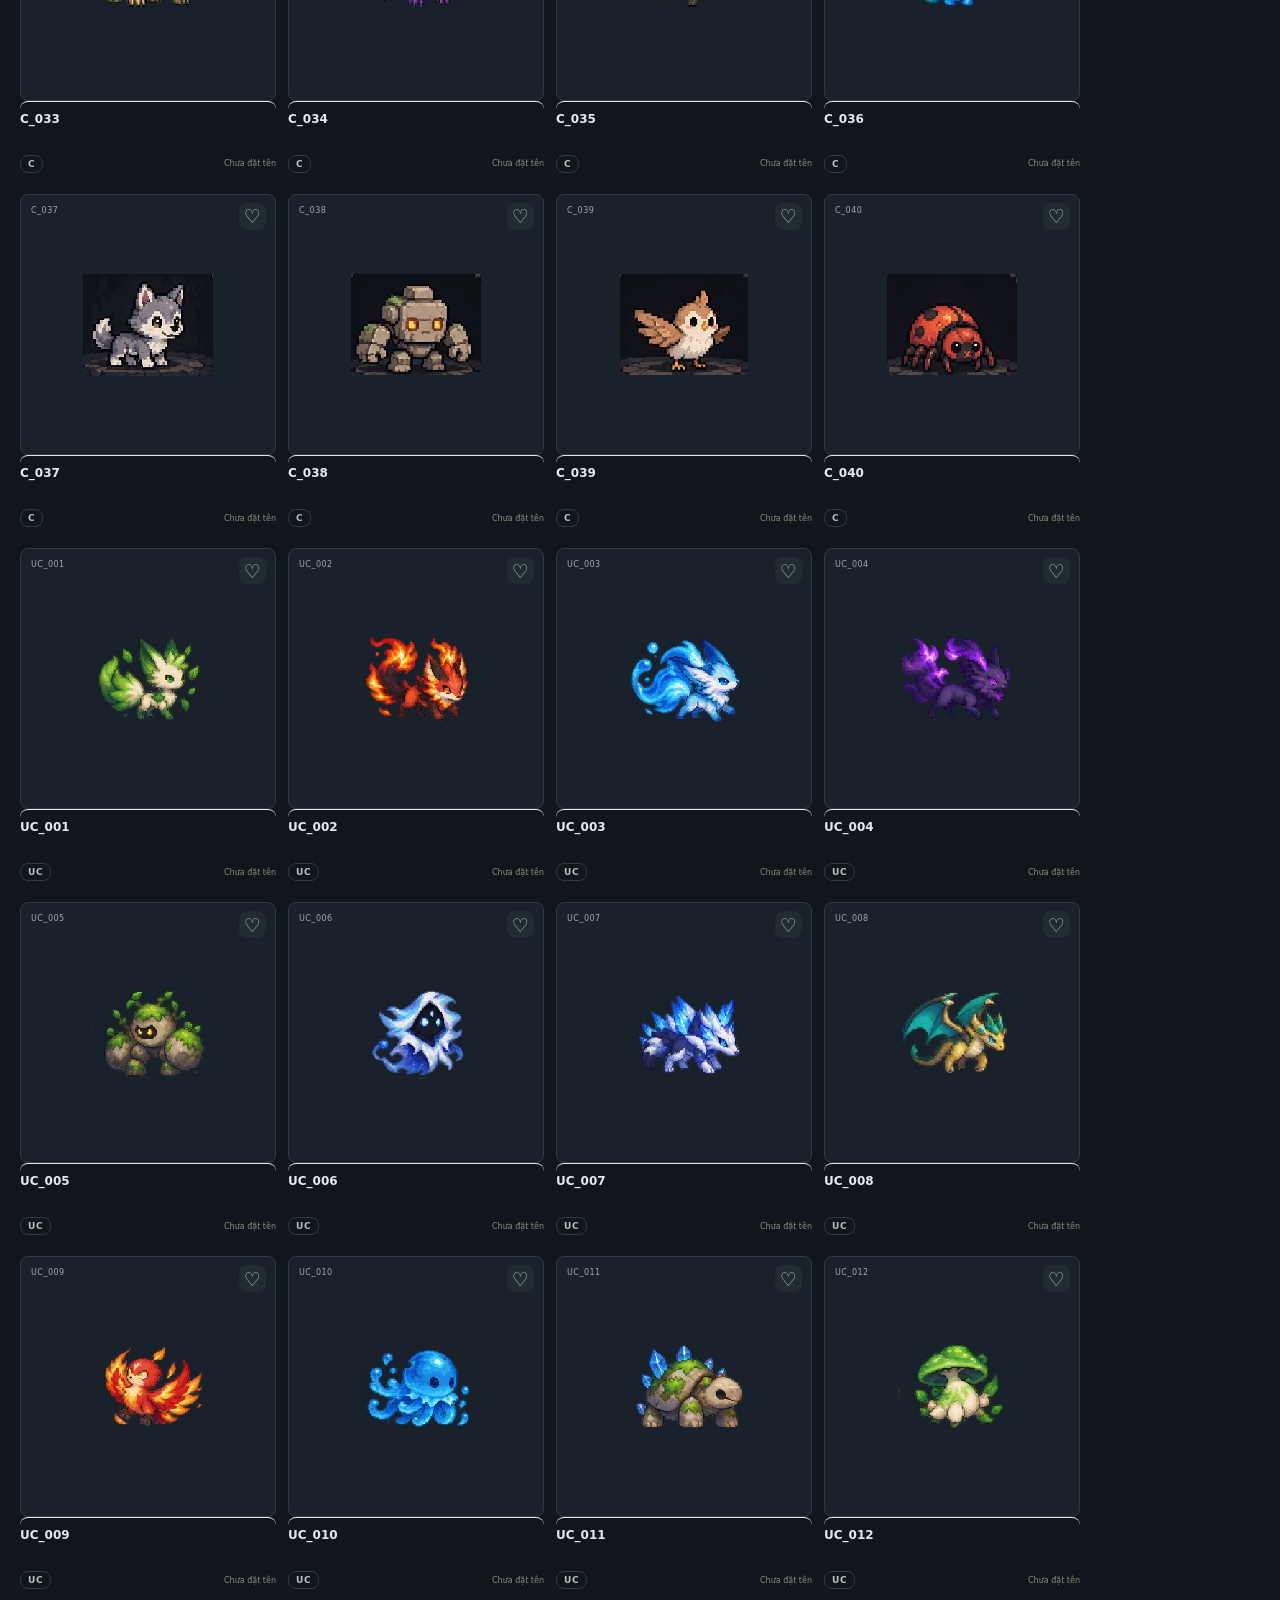
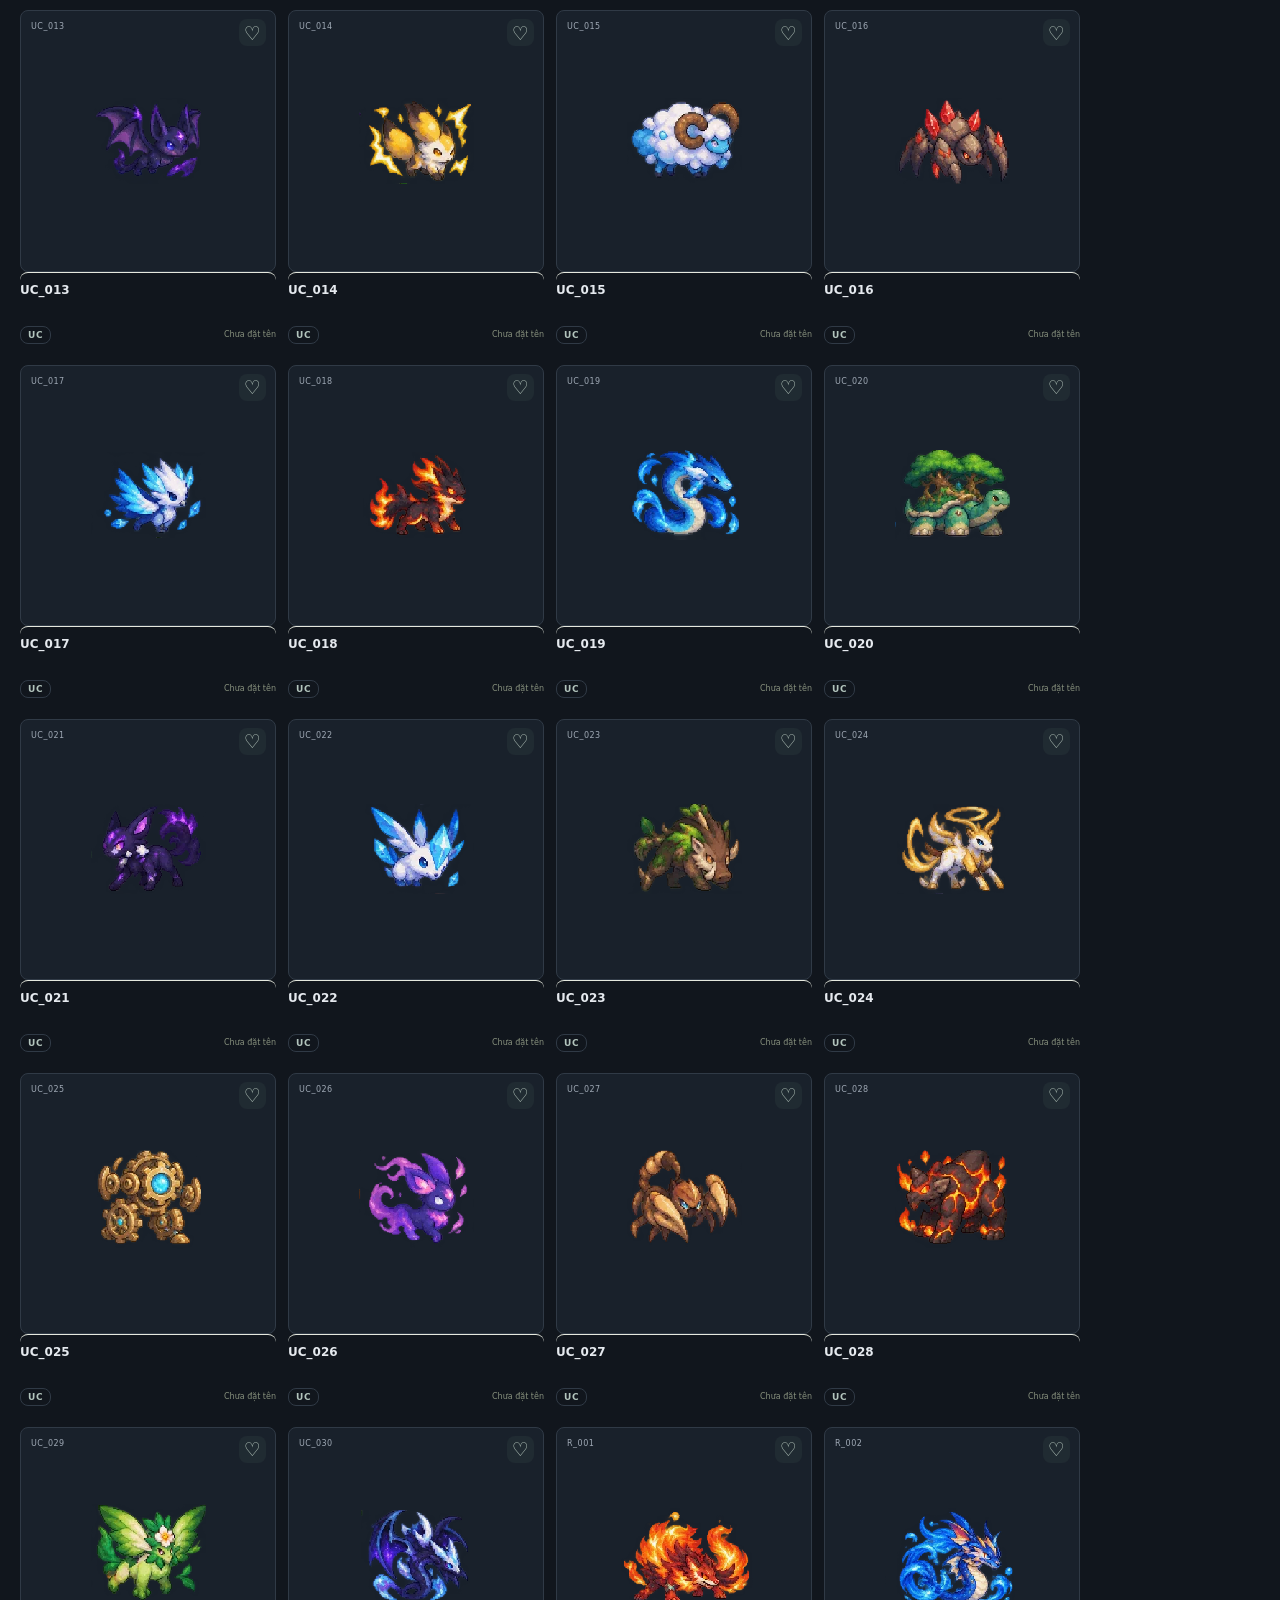
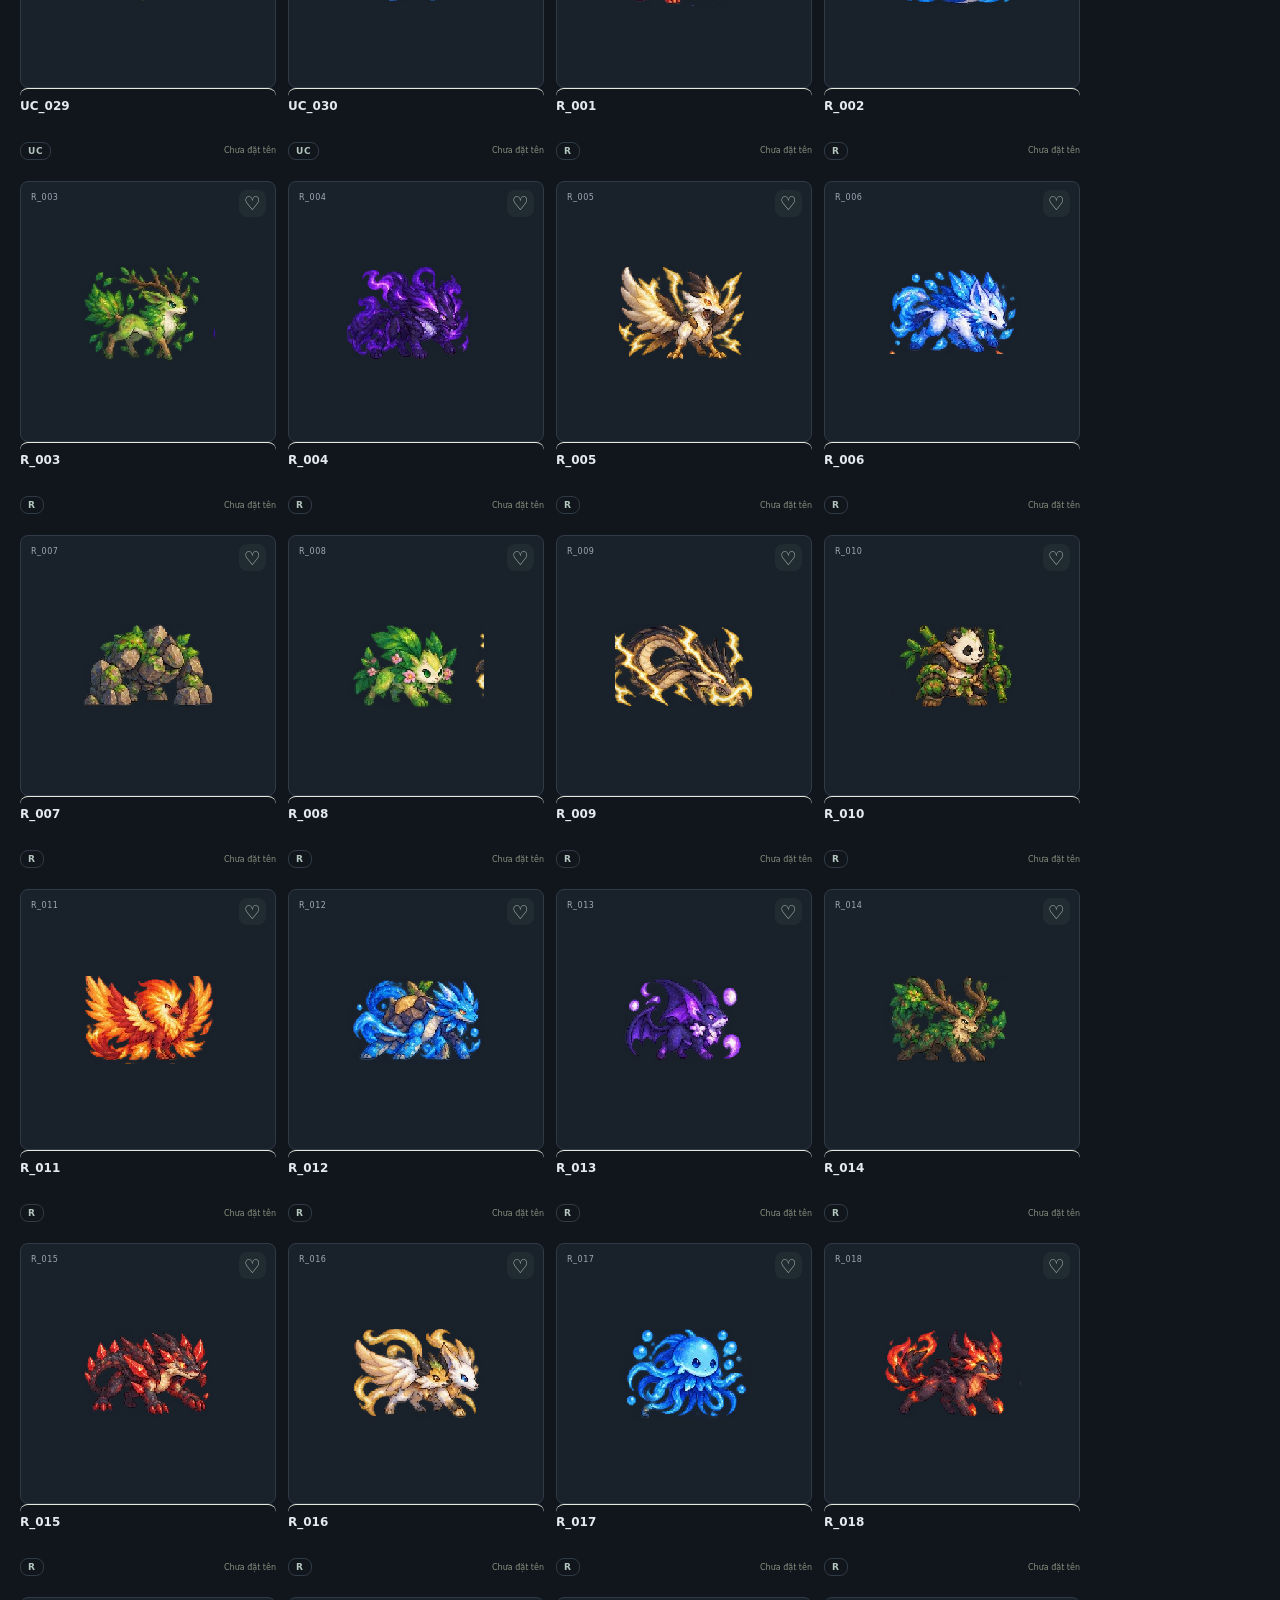
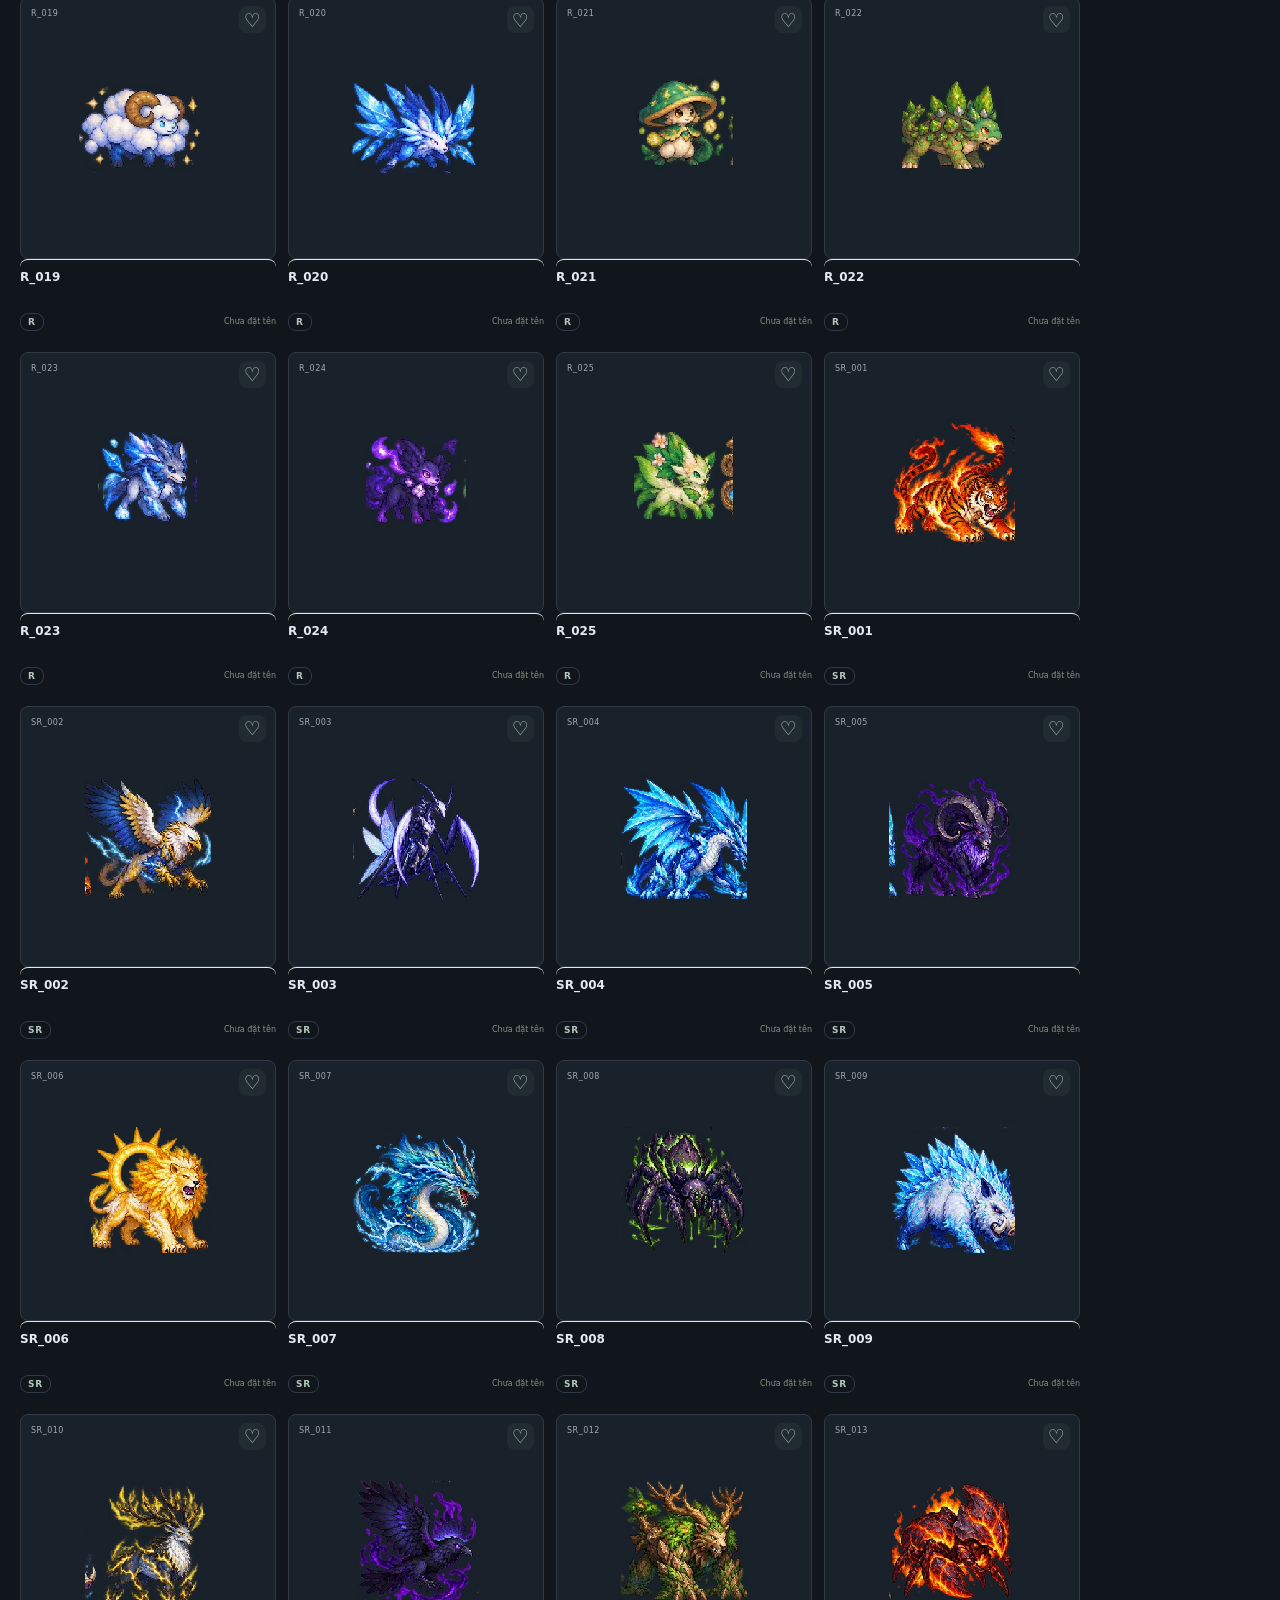
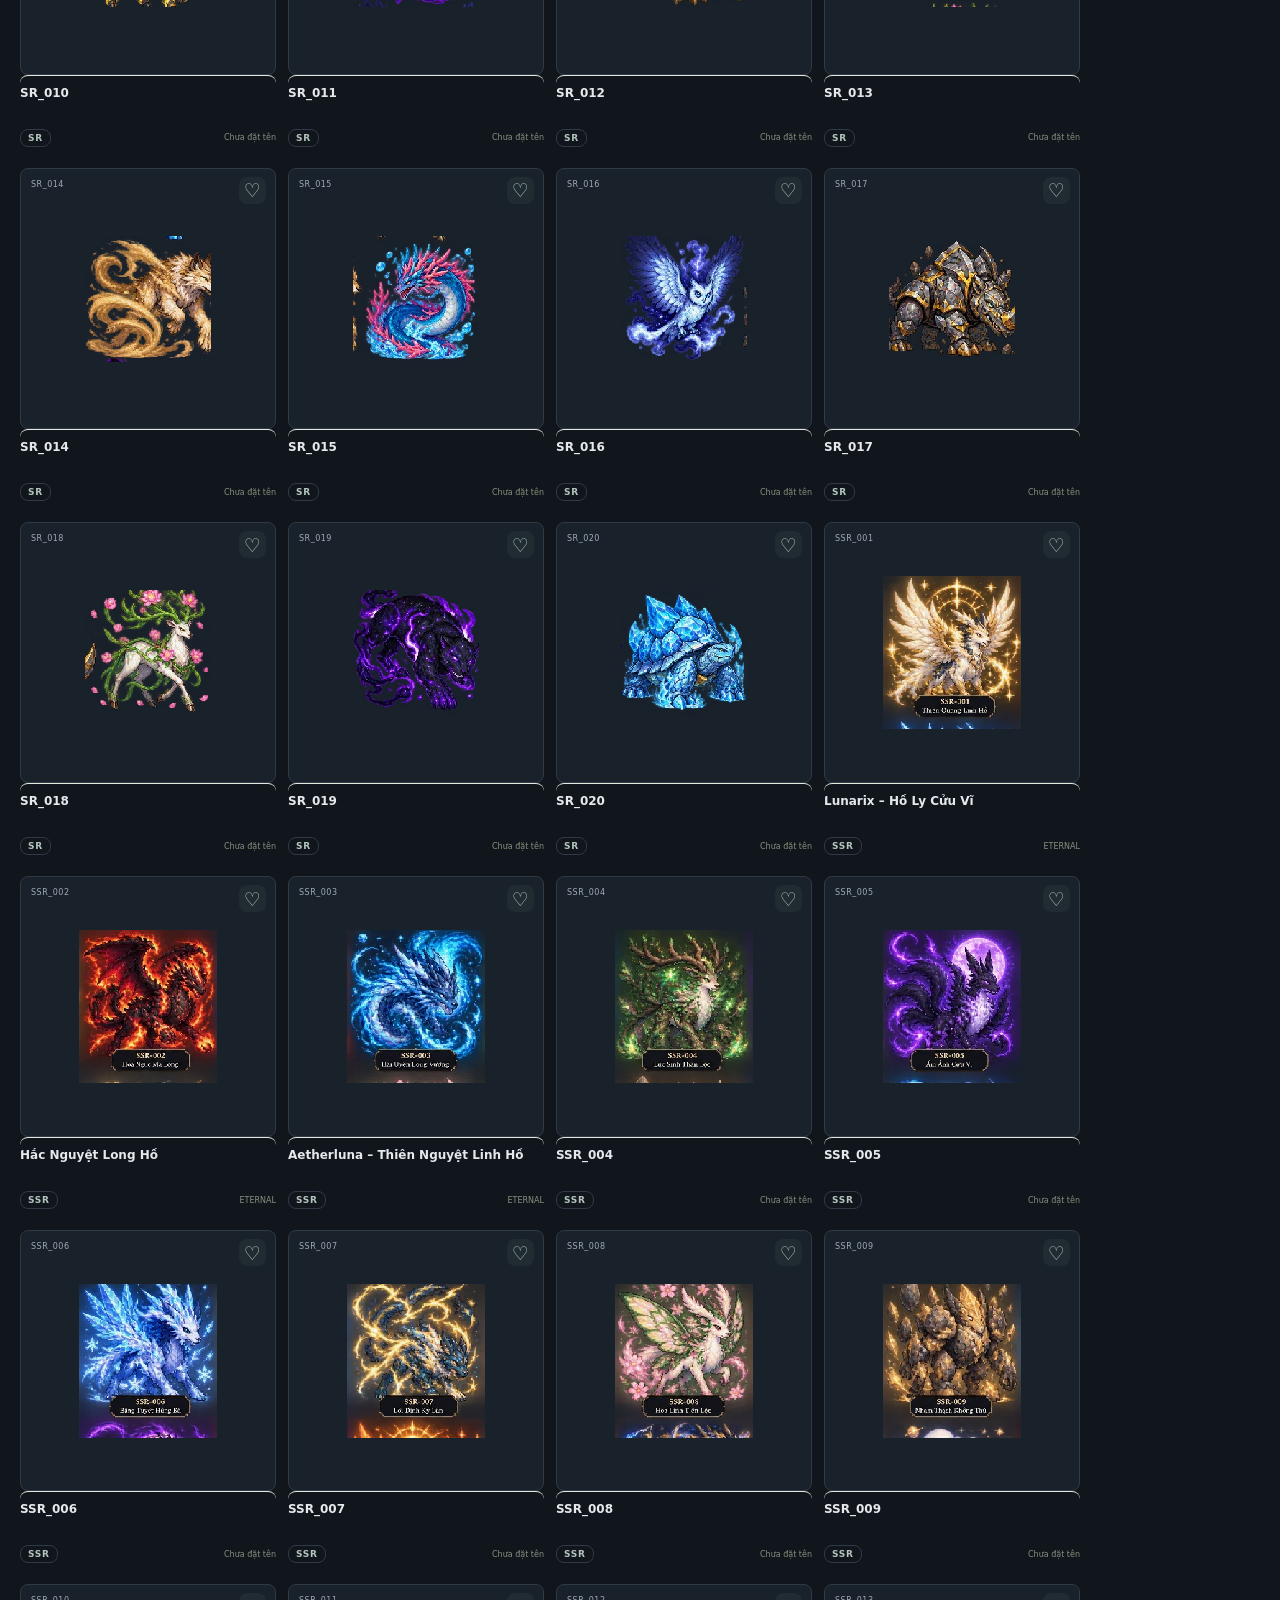
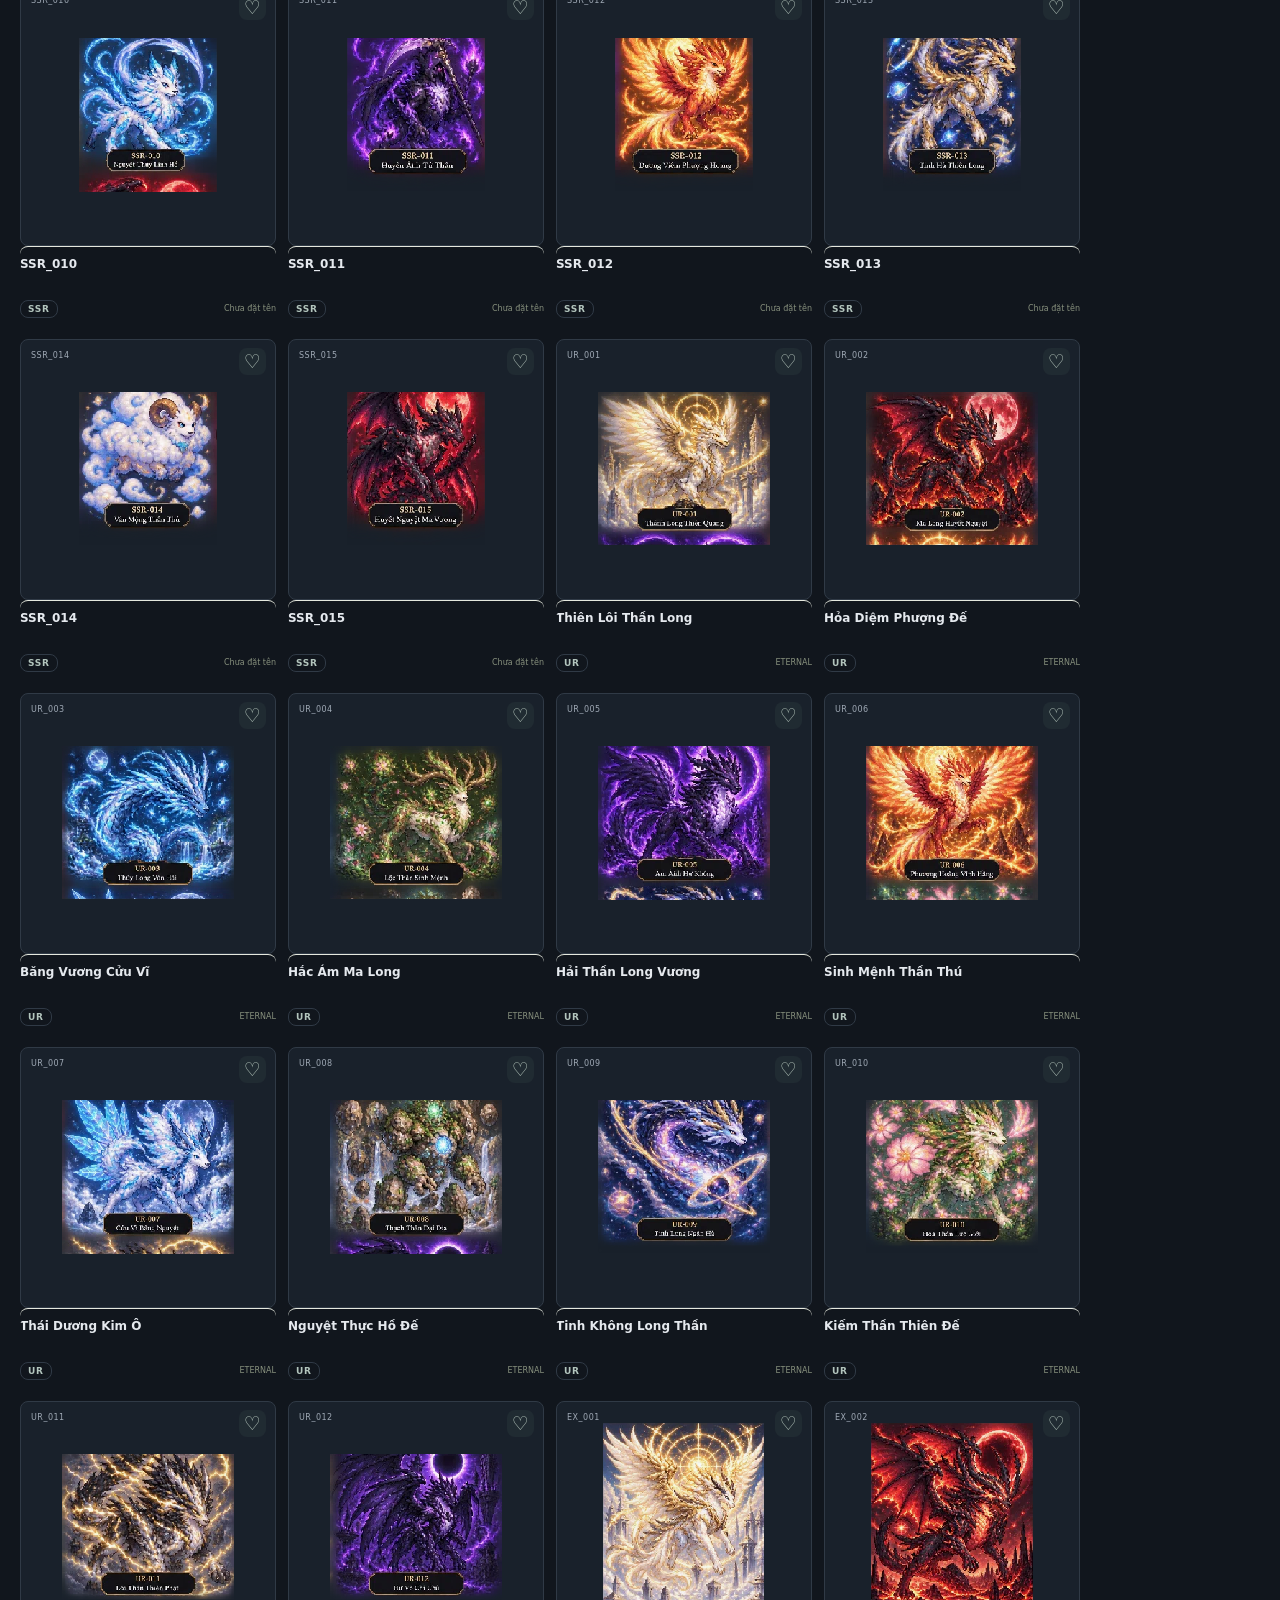
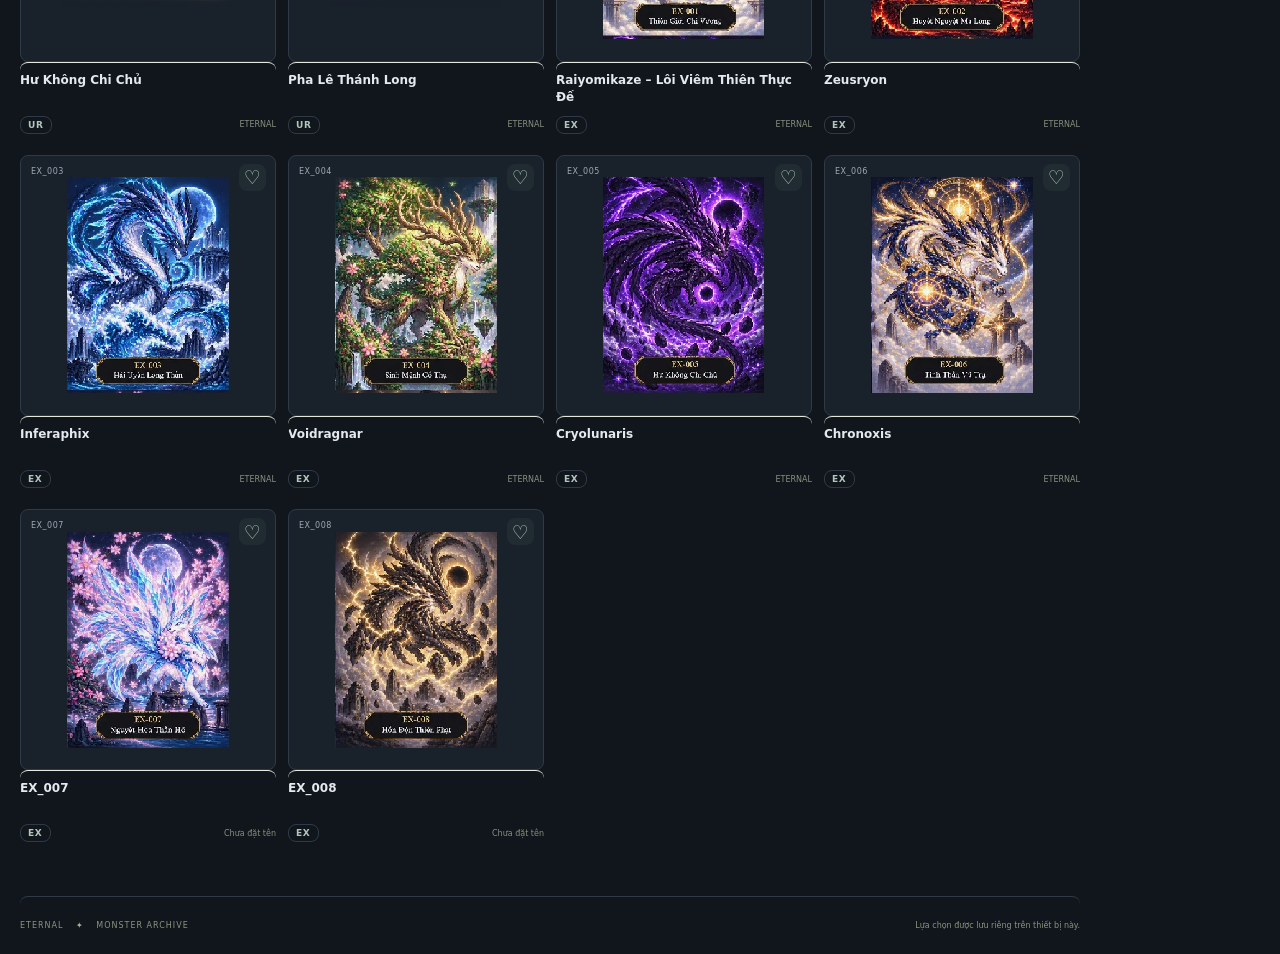
